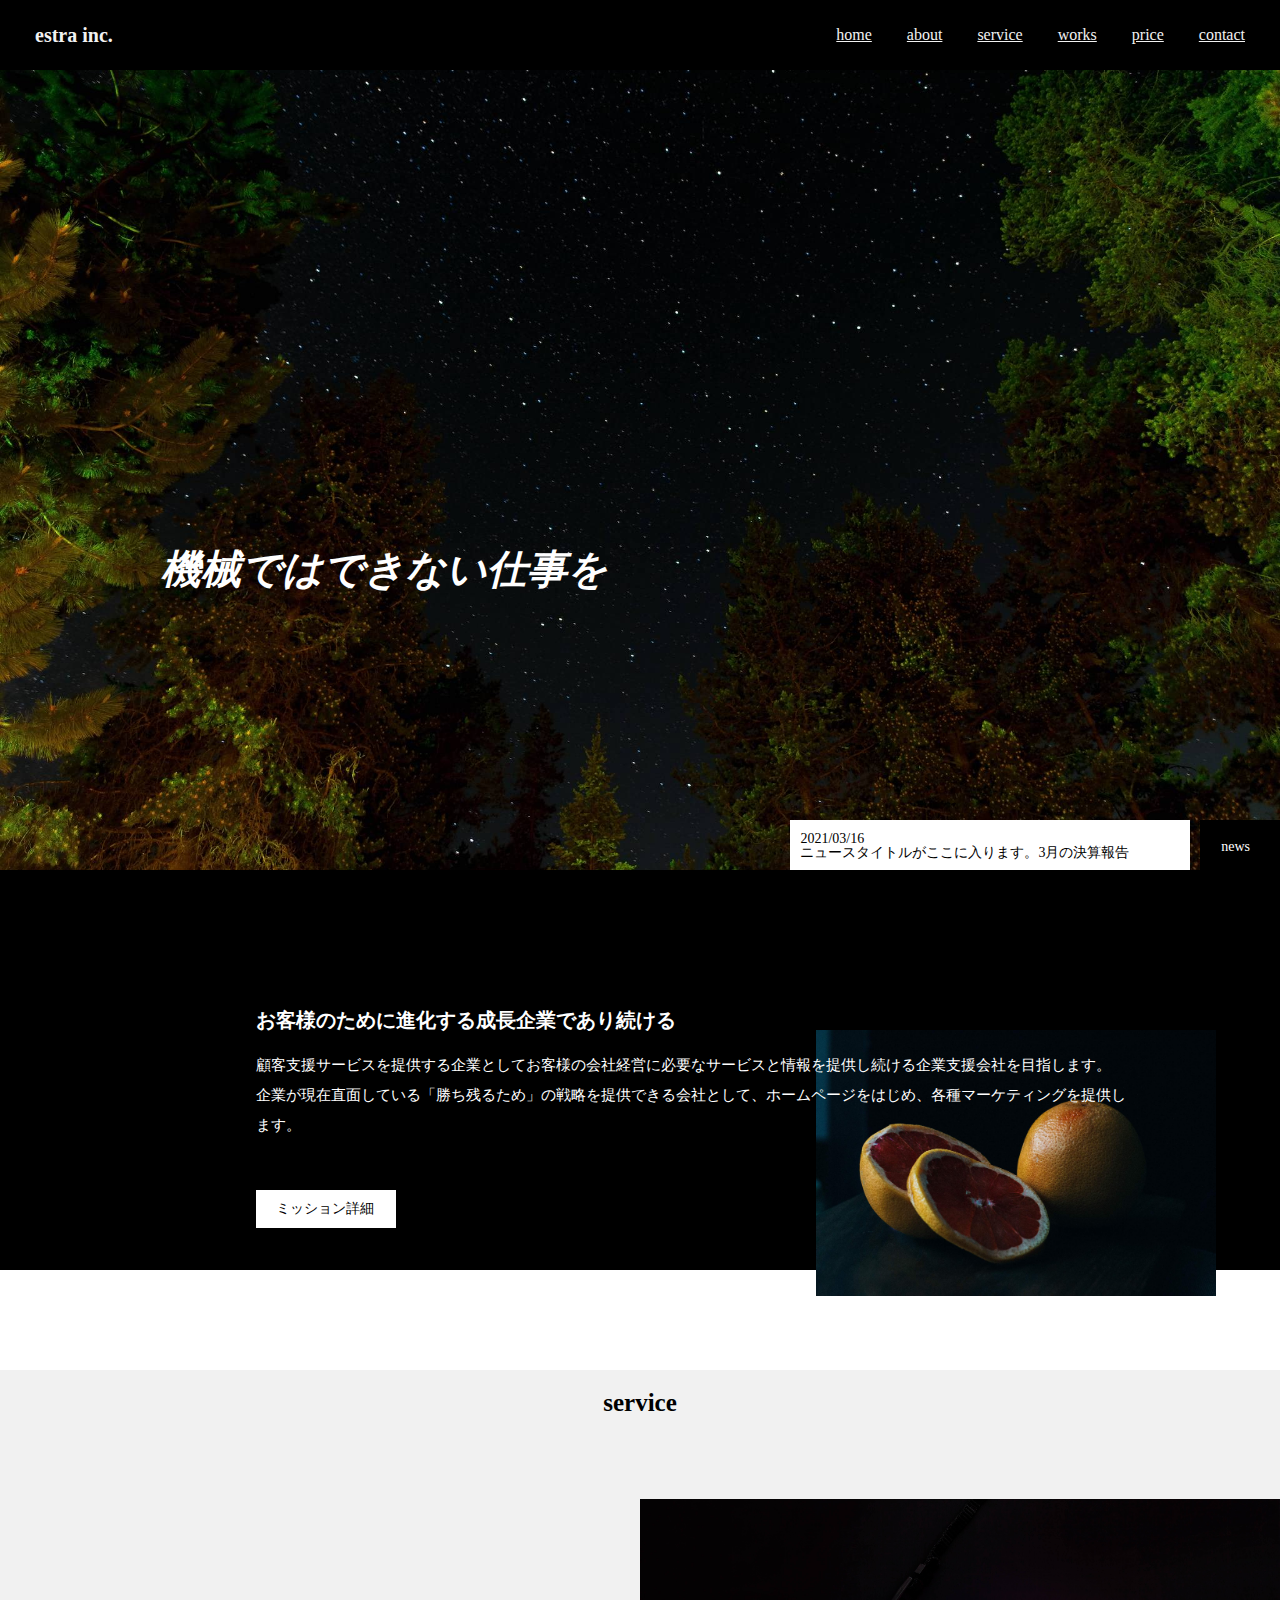
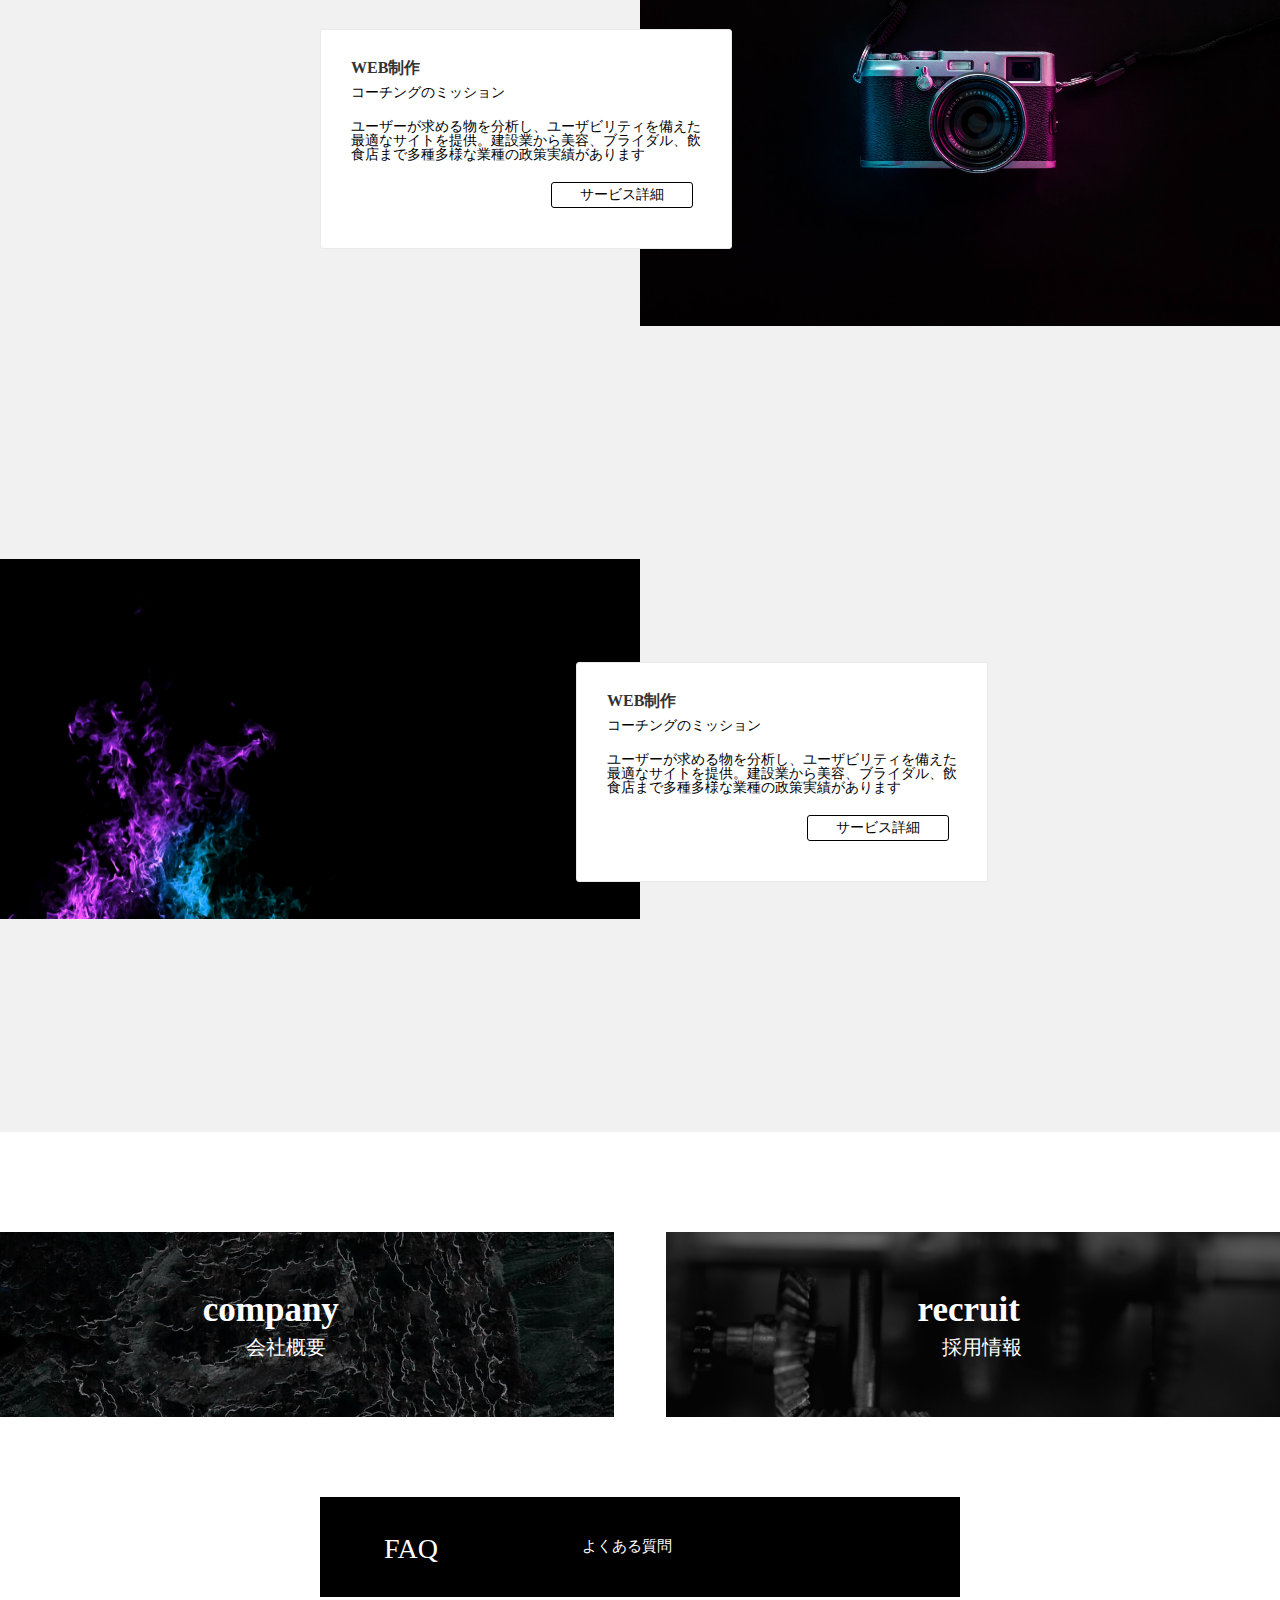
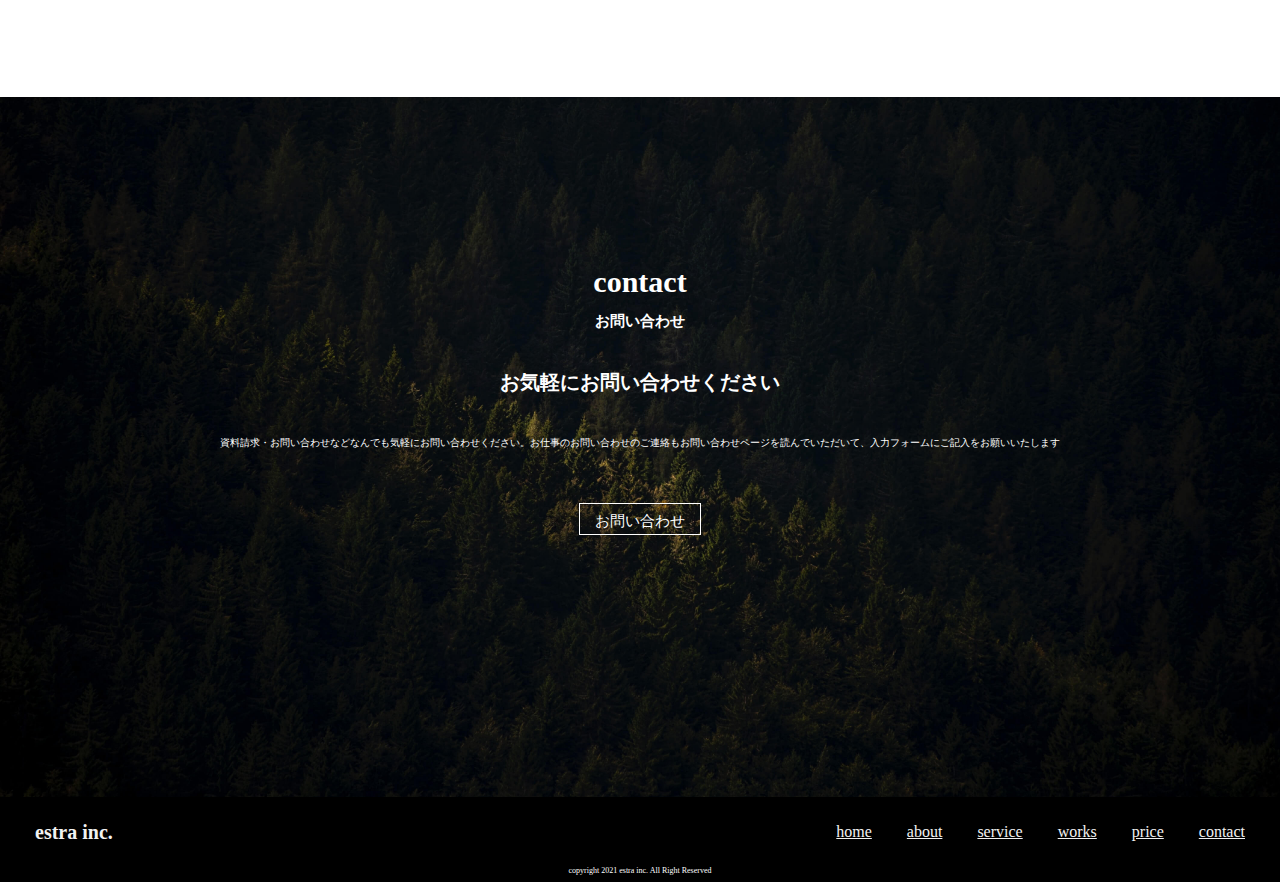
==== index.html @ 21c23e6d "演習課題ハンバーガー3" ====
<!DOCTYPE html>
<html lang="ja">

<head>
  <meta charset="UTF-8" />
  <meta name="viewport" content="width=device-width, initial-scale=1.0" />
  <title>COACHTECH_ensyu</title>
  <link rel="stylesheet" href="css\演習課題ハンバーガー.css" />
</head>

<body>
  <header class="header">
    <div class="header-wrap">
      <h1 class="header-logo">estra inc.</h1>
      <nav class="header-nav">
        <ul>
          <li><a href="#">home</a></li>
          <li><a href="#">about</a></li>
          <li><a href="#">service</a></li>
          <li><a href="#">works</a></li>
          <li><a href="#">price</a></li>
          <li><a href="#">contact</a></li>
        </ul>
      </nav>
    </div>
  </header>
  <main>
    <div id="eyecatch">
      <div class=copy>
        <p>機械ではできない仕事を</p>
      </div>
   
      <div class="f-box1"> 
        <div class="f-news1">
          <p>2021/03/16<br>
       ニュースタイトルがここに入ります。3月の決算報告</P>
        </div>
      </div>
      <div class="f-box2">
        <div class="f-news2">
         <P>news</P>
         </div>
      </div>  
   </div>

    <div id="about">
     <div class="about wrap">
      <div class="about-right">
        <img src="img/mission-img.jpg" alt="" width="100" height=auto></div>
      <div class="section-title">
        <h1>お客様のために進化する成長企業であり続ける</h1>
       <p>顧客支援サービスを提供する企業としてお客様の会社経営に必要なサービスと情報を提供し続ける企業支援会社を目指します。</p>
       <p>企業が現在直面している「勝ち残るため」の戦略を提供できる会社として、ホームページをはじめ、各種マーケティングを提供します。</p>
       <div class="mission"><P>ミッション詳細</P>
       </div>
       </div>
     </div>
  </div>
  <div id="service">
    <div class="section-title2">
      <h1>service</h1>
    </div>
    <div>
      <div class="service-right">
        <img src="img/service2.jpg" alt="" width="100" height="auto">
      </div>
    <div class="card1">
    <h2 class="title">WEB制作</h2>
    <p class="text1"> コーチングのミッション</p>
    <p class="text2"> ユーザーが求める物を分析し、ユーザビリティを備えた最適なサイトを提供。建設業から美容、ブライダル、飲食店まで多種多様な業種の政策実績があります</p>
    <a class="link" href="http://estra.jp">サービス詳細</a>
    </div>
    <div class="service-left">
      <img src="img/service1.jpg" alt="" width="100
        " height="auto">
    </div>
    <div class="card2">
    <h2 class="title2">WEB制作</h2>
    <p class="text3"> コーチングのミッション</p>
    <p class="text4"> ユーザーが求める物を分析し、ユーザビリティを備えた最適なサイトを提供。建設業から美容、ブライダル、飲食店まで多種多様な業種の政策実績があります</p>
    <a class="link" href="http://estra.jp">サービス詳細</a>
  </div> 
</div>

<div id="company" class="company-area">
 <div class="company-recruit">
  <div class= "company1">
    <h2>company</h2>
    <p>会社概要</p>
 </div>

 <div class="recruit2">
    <h2>recruit</h2>
    <p>採用情報</p>
 </div>
</div>
</div>


</div>

<div id="FAQ">
  <div class="FAQ1">
    <p>FAQ</p>  
    </div>
  <div class="FAQ2">
    <p>よくある質問</p>
  </div>
</div>

<div id="contact">
  <div class=phrase>
    
    <h3>contact</h3>
     <h2>お問い合わせ</h2>
      <h1>お気軽にお問い合わせください</h1>
     <p>資料請求・お問い合わせなどなんでも気軽にお問い合わせください。お仕事のお問い合わせのご連絡もお問い合わせページを読んでいただいて、入力フォームにご記入をお願いいたします</p>
    <div class="border-toiawase">
      <p>お問い合わせ</p></div>

  </div>
</div>

</main>
  <header class="footer">
    <div class="footer-wrap">
      <h1 class="footer-logo">estra inc.</h1>
      <nav class="footer-nav">
        <ul>
          <li><a href="#">home</a></li>
          <li><a href="#">about</a></li>
          <li><a href="#">service</a></li>
          <li><a href="#">works</a></li>
          <li><a href="#">price</a></li>
          <li><a href="#">contact</a></li>
        </ul>
        </nav>
        </div>
        <div class="copyright">
        <p>copyright 2021 estra inc. All Right Reserved</p>
        </div>
      
      
    </div>
    </footer>
</body>

</html>
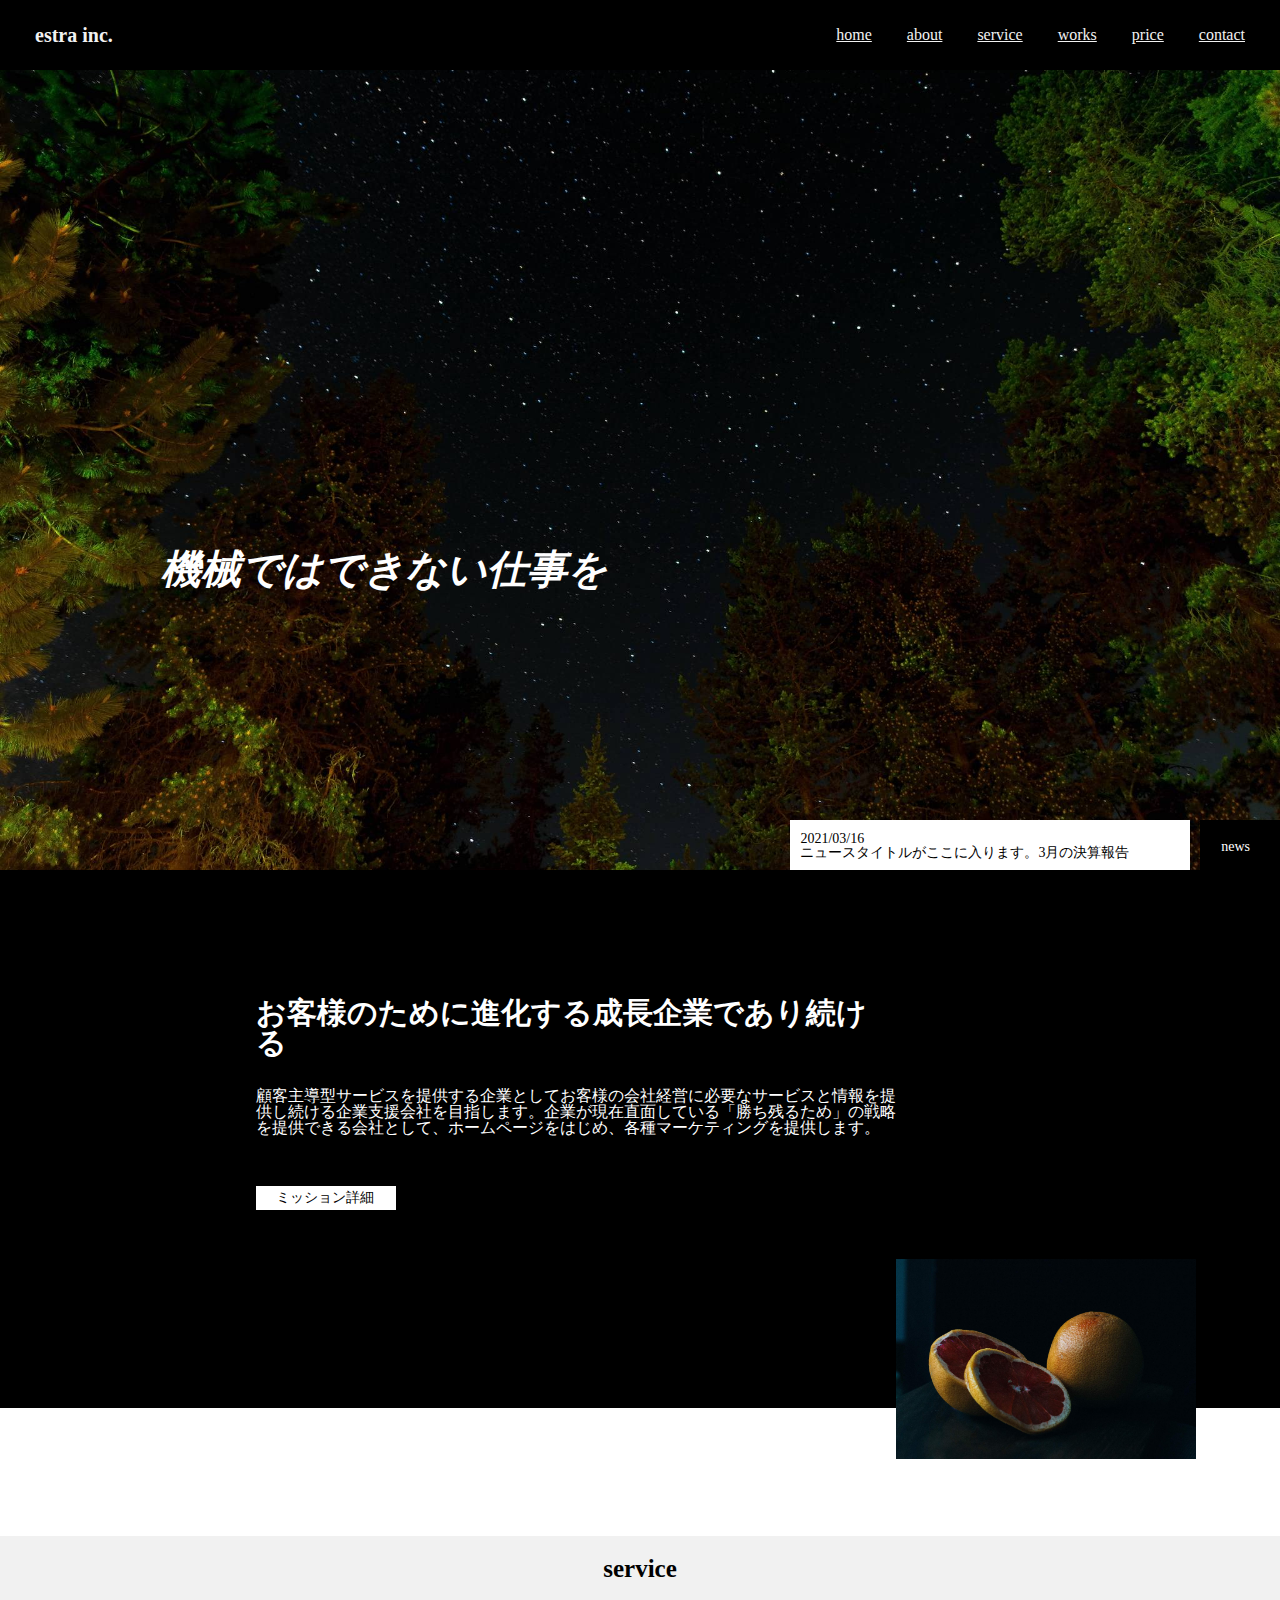
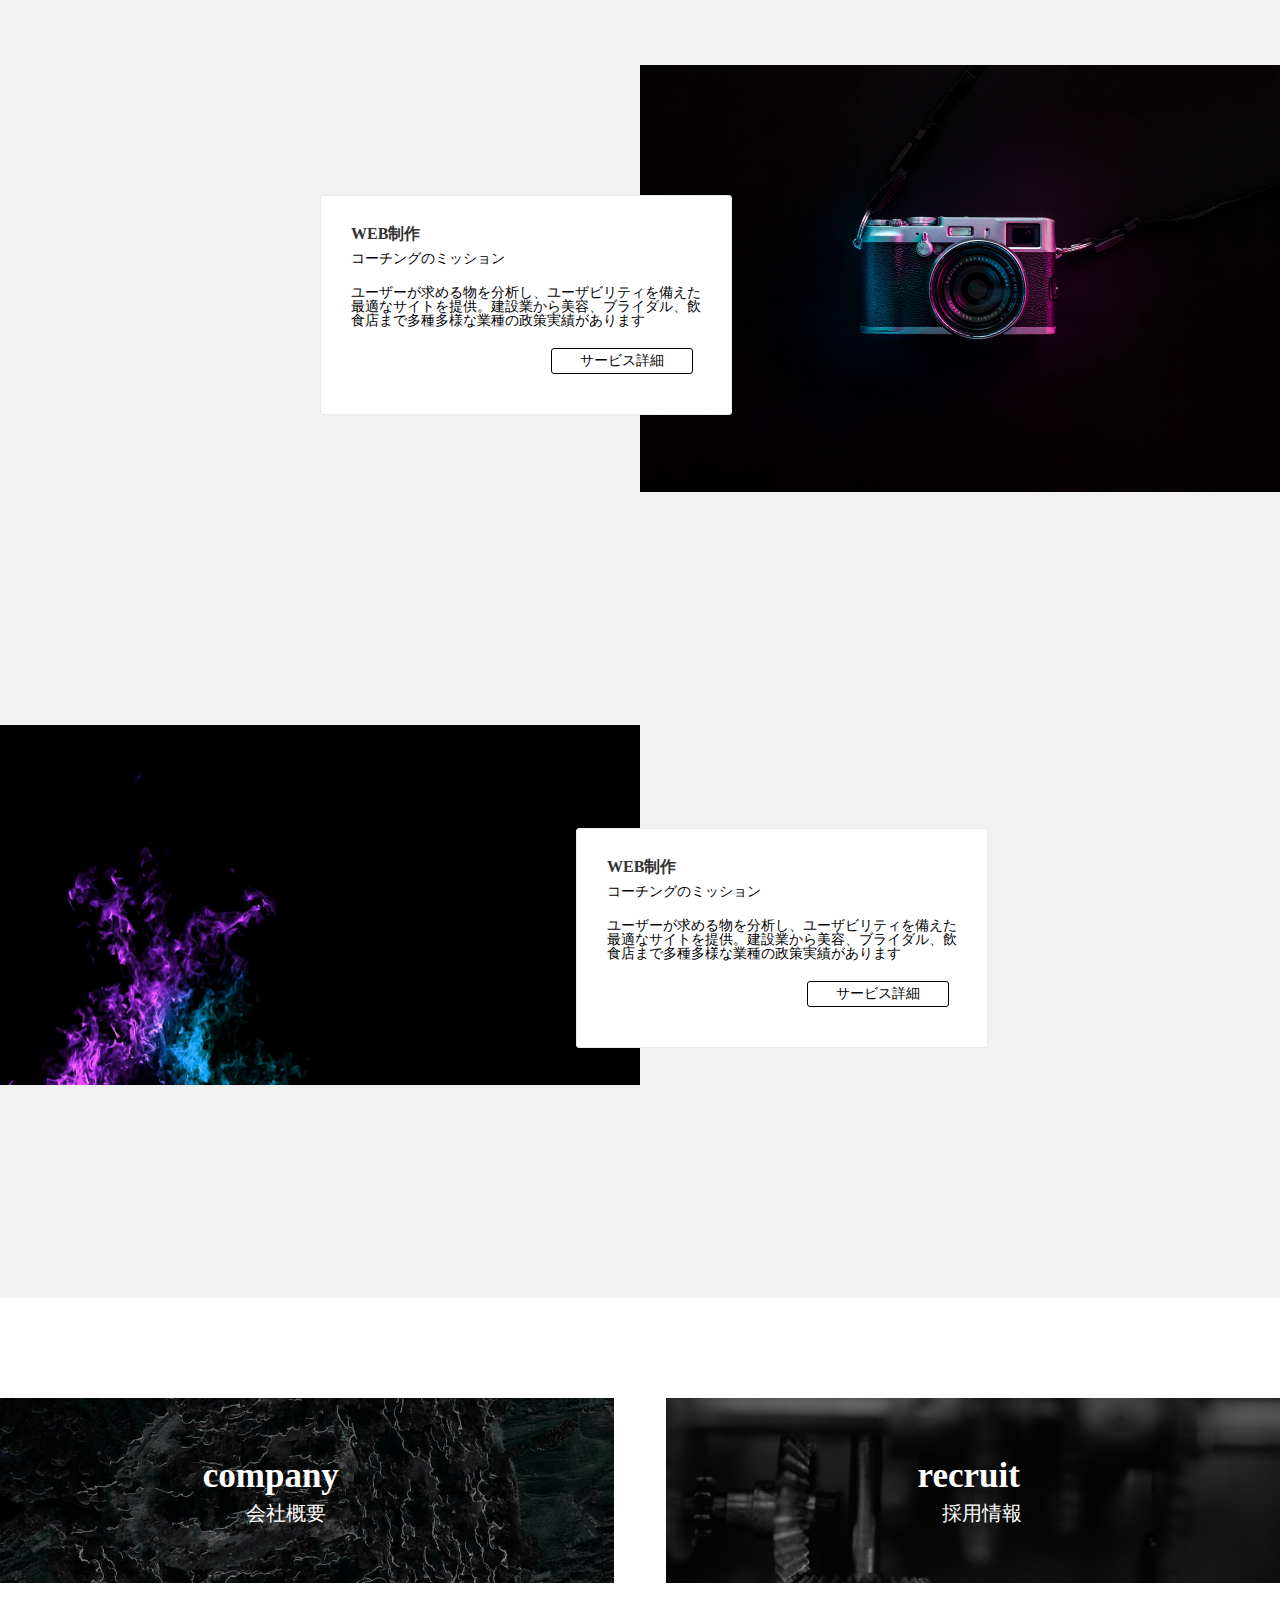
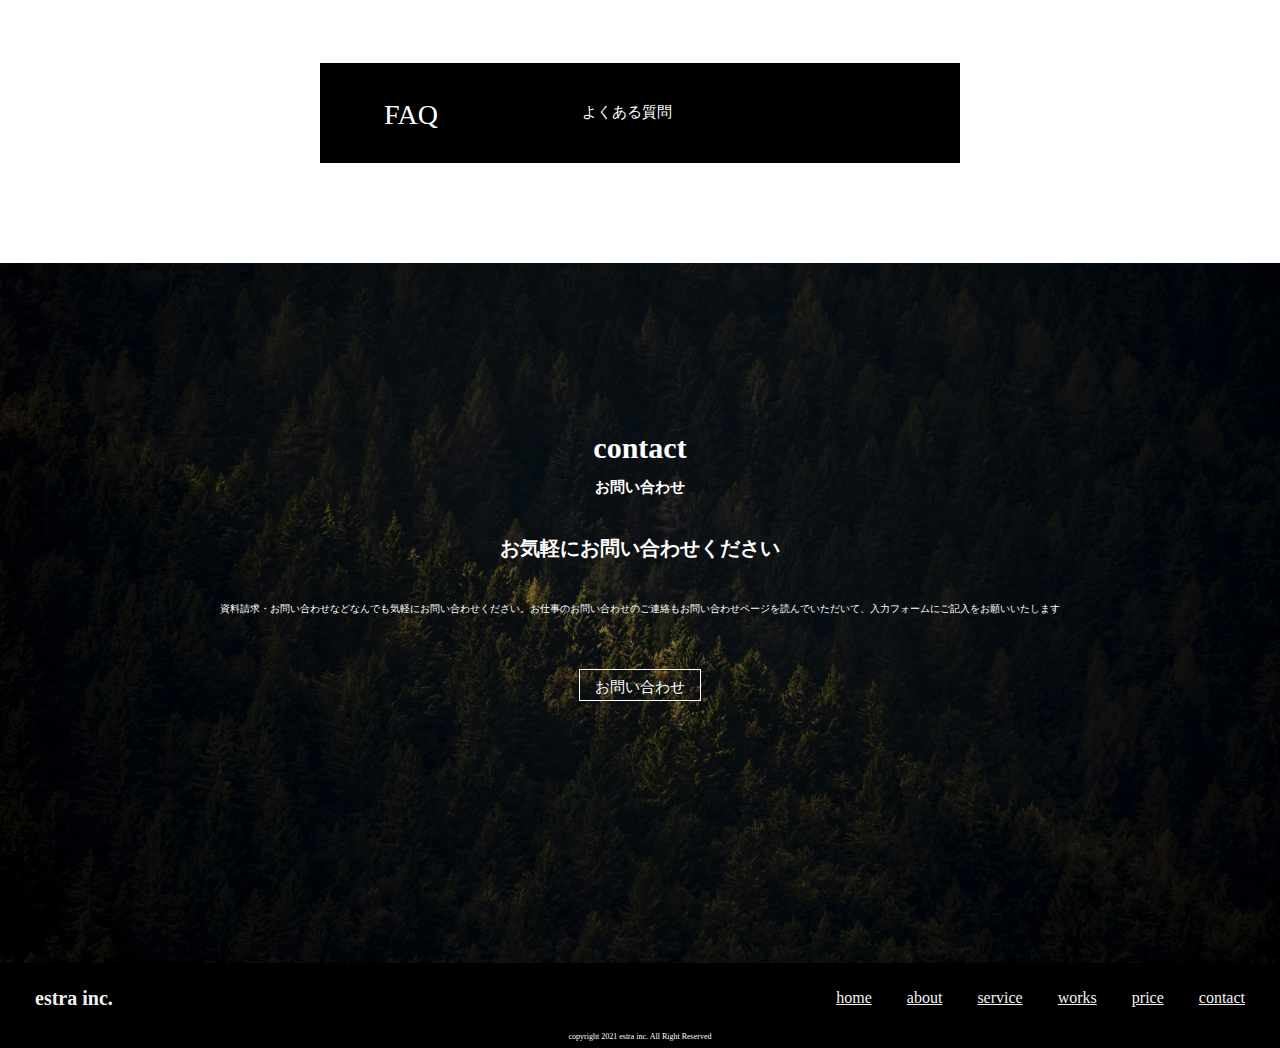
==== commit f73f72ec: "about と　recruit" ====
--- a/index.html
+++ b/index.html
@@ -23,6 +23,11 @@
         </ul>
       </nav>
     </div>
+    <div id="hamburger">
+      <span></span>
+      <span></span>
+      <span></span>
+    </div>
   </header>
   <main>
     <div id="eyecatch">
@@ -43,17 +48,17 @@
       </div>  
    </div>
 
-    <div id="about">
-     <div class="about wrap">
-      <div class="about-right">
-        <img src="img/mission-img.jpg" alt="" width="100" height=auto></div>
-      <div class="section-title">
-        <h1>お客様のために進化する成長企業であり続ける</h1>
-       <p>顧客支援サービスを提供する企業としてお客様の会社経営に必要なサービスと情報を提供し続ける企業支援会社を目指します。</p>
-       <p>企業が現在直面している「勝ち残るため」の戦略を提供できる会社として、ホームページをはじめ、各種マーケティングを提供します。</p>
+    <div class="about">
+    <div class="about-content">
+     
+      <h2 class="section-title">
+        お客様のために進化する成長企業であり続ける</h2>
+       <p class="section-text">顧客主導型サービスを提供する企業としてお客様の会社経営に必要なサービスと情報を提供し続ける企業支援会社を目指します。企業が現在直面している「勝ち残るため」の戦略を提供できる会社として、ホームページをはじめ、各種マーケティングを提供します。</p>
        <div class="mission"><P>ミッション詳細</P>
-       </div>
-       </div>
+      </div>
+        <div class="about-right-img">
+          <img src="img/mission-img.jpg" alt="" width="300">
+        </div>
      </div>
   </div>
   <div id="service">
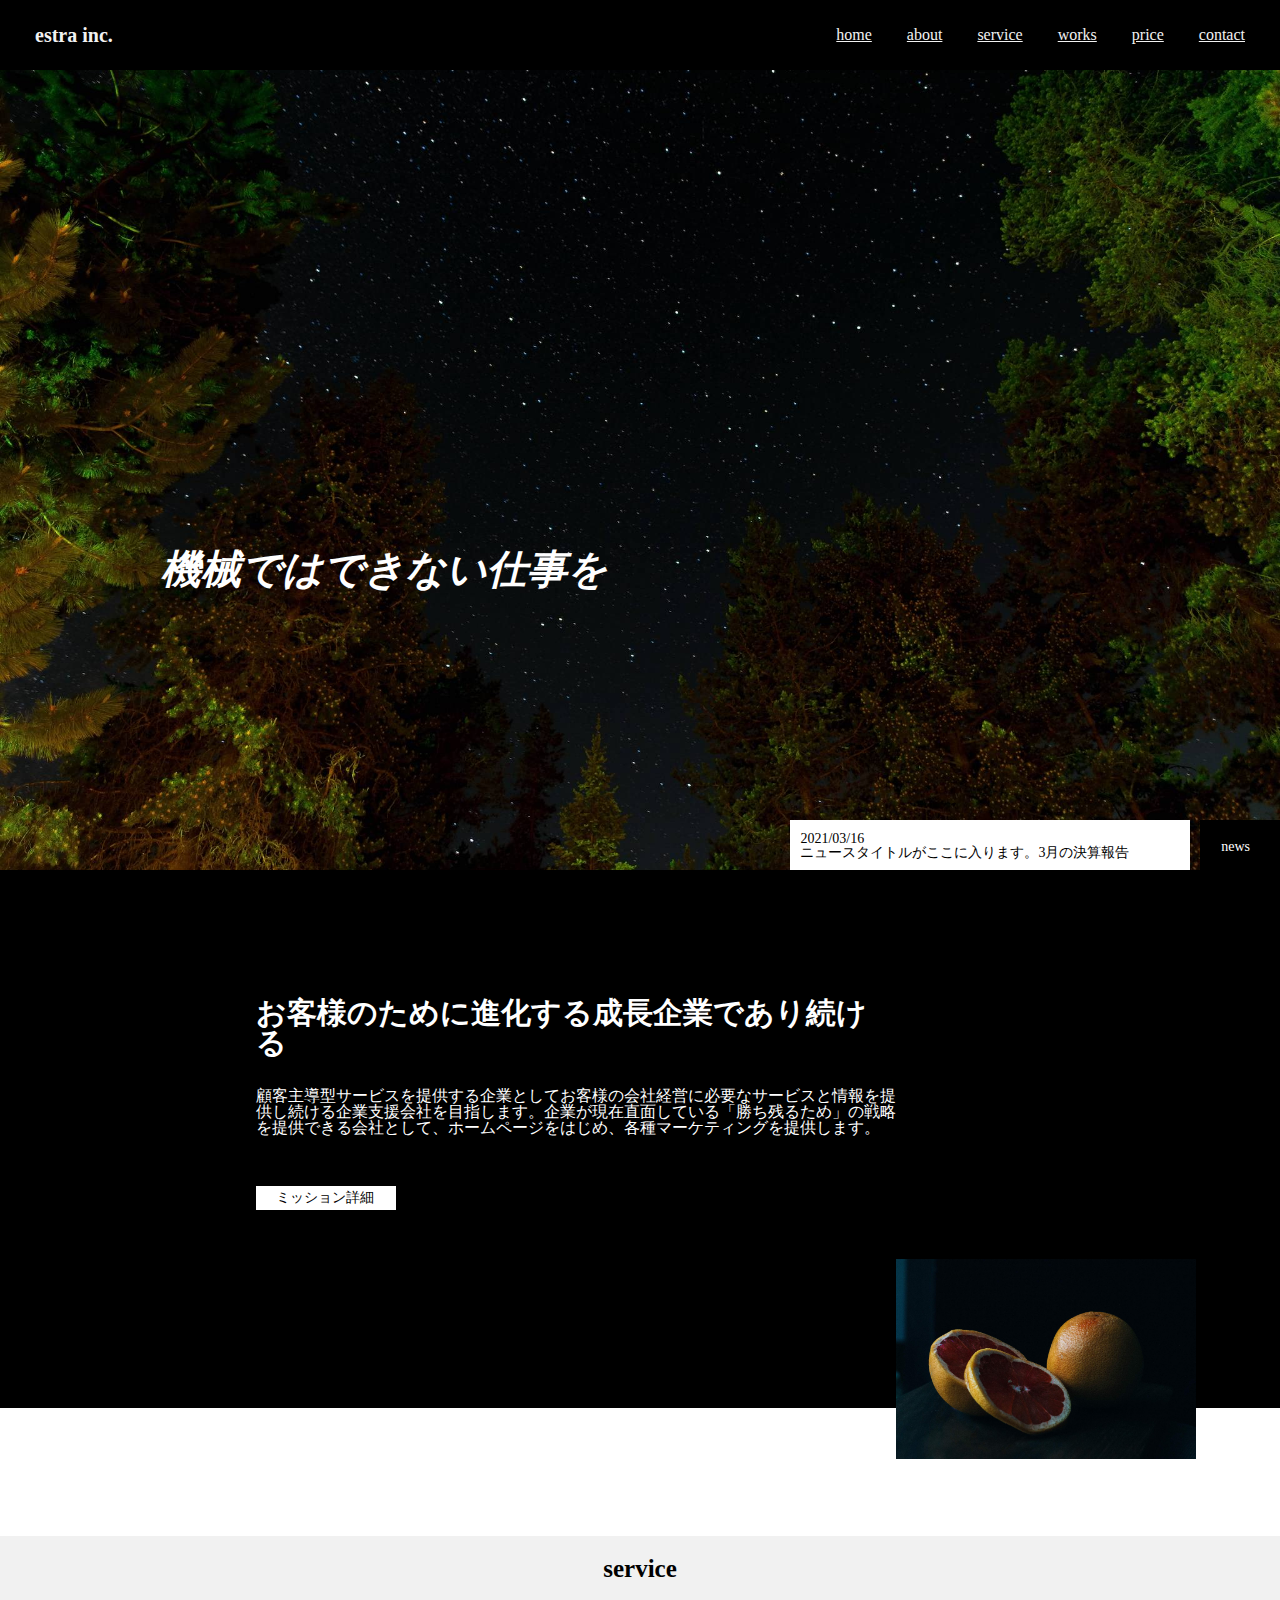
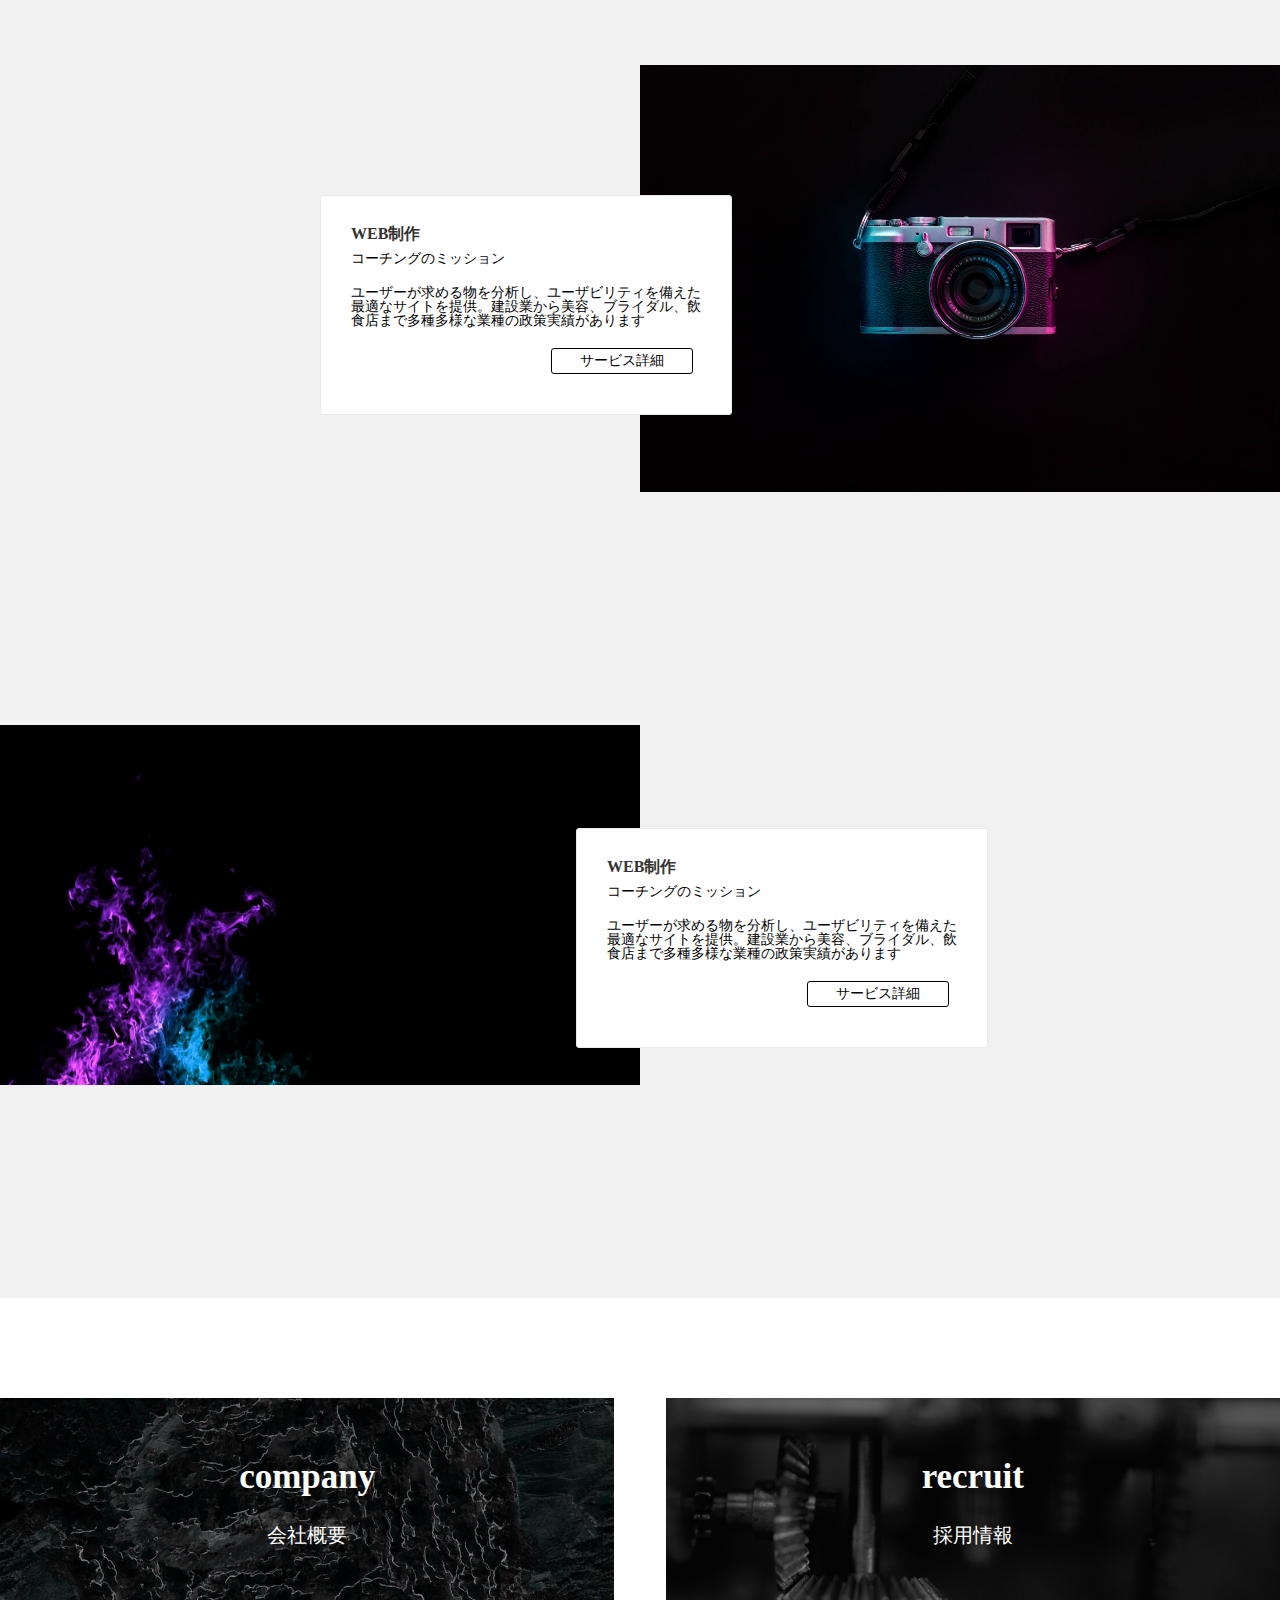
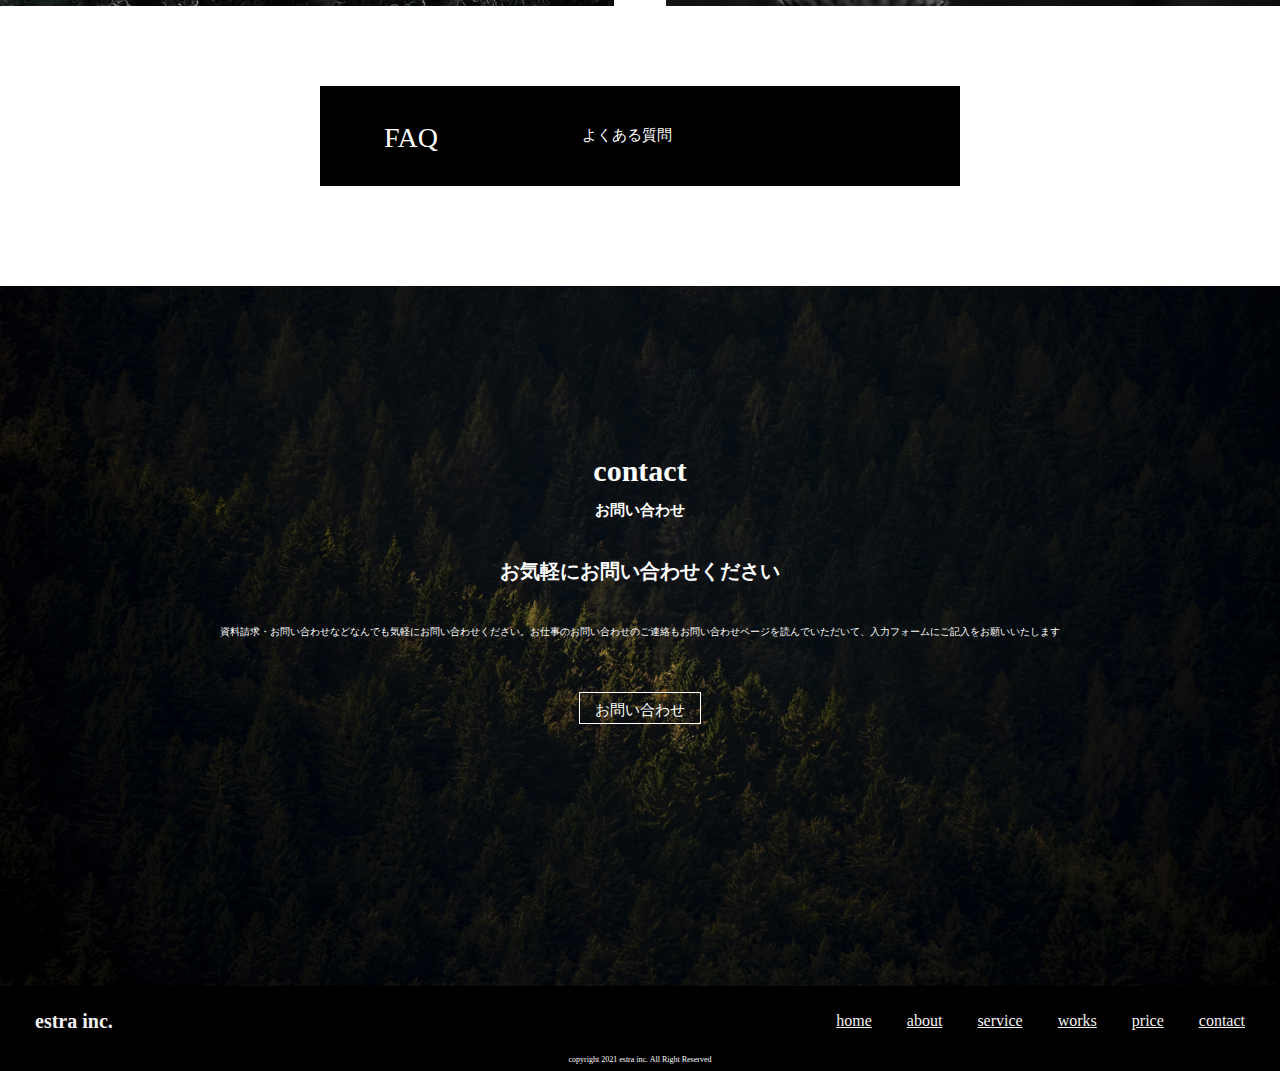
==== commit a0062b96: "company-recruitセンター寄せOK,グレープフルーツ不可" ====
--- a/index.html
+++ b/index.html
@@ -48,19 +48,22 @@
       </div>  
    </div>
 
-    <div class="about">
+  <div class="about">
     <div class="about-content">
-     
       <h2 class="section-title">
         お客様のために進化する成長企業であり続ける</h2>
-       <p class="section-text">顧客主導型サービスを提供する企業としてお客様の会社経営に必要なサービスと情報を提供し続ける企業支援会社を目指します。企業が現在直面している「勝ち残るため」の戦略を提供できる会社として、ホームページをはじめ、各種マーケティングを提供します。</p>
-       <div class="mission"><P>ミッション詳細</P>
+      <p class="section-text">
+        顧客主導型サービスを提供する企業としてお客様の会社経営に必要なサービスと情報を提供し続ける企業支援会社を目指します。企業が現在直面している「勝ち残るため」の戦略を提供できる会社として、ホームページをはじめ、各種マーケティングを提供します。
+      </p>
+      <div class="mission">
+        <P>ミッション詳細</P>
       </div>
-        <div class="about-right-img">
-          <img src="img/mission-img.jpg" alt="" width="300">
-        </div>
-     </div>
+      <div class="about-right-img">
+        <img src="img/mission-img.jpg" alt="" width="300">
+      </div>
+    </div>
   </div>
+
   <div id="service">
     <div class="section-title2">
       <h1>service</h1>
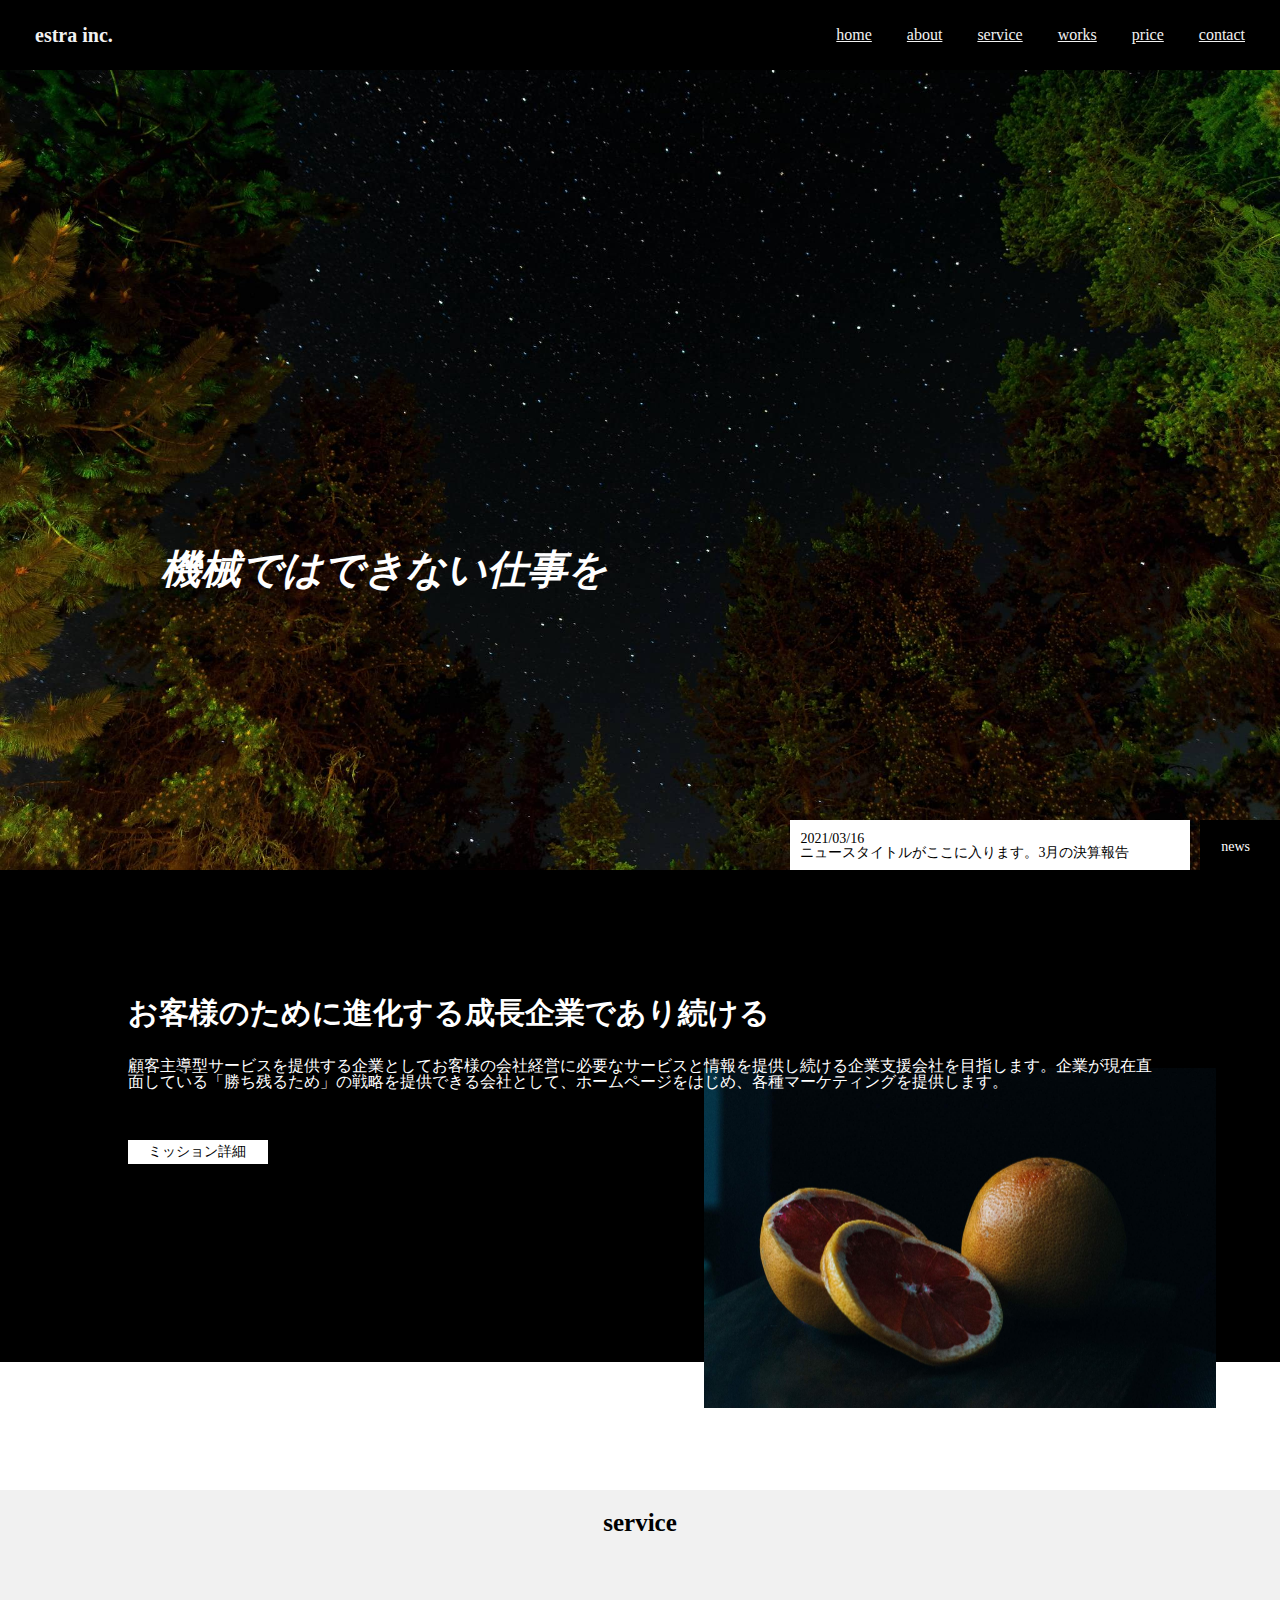
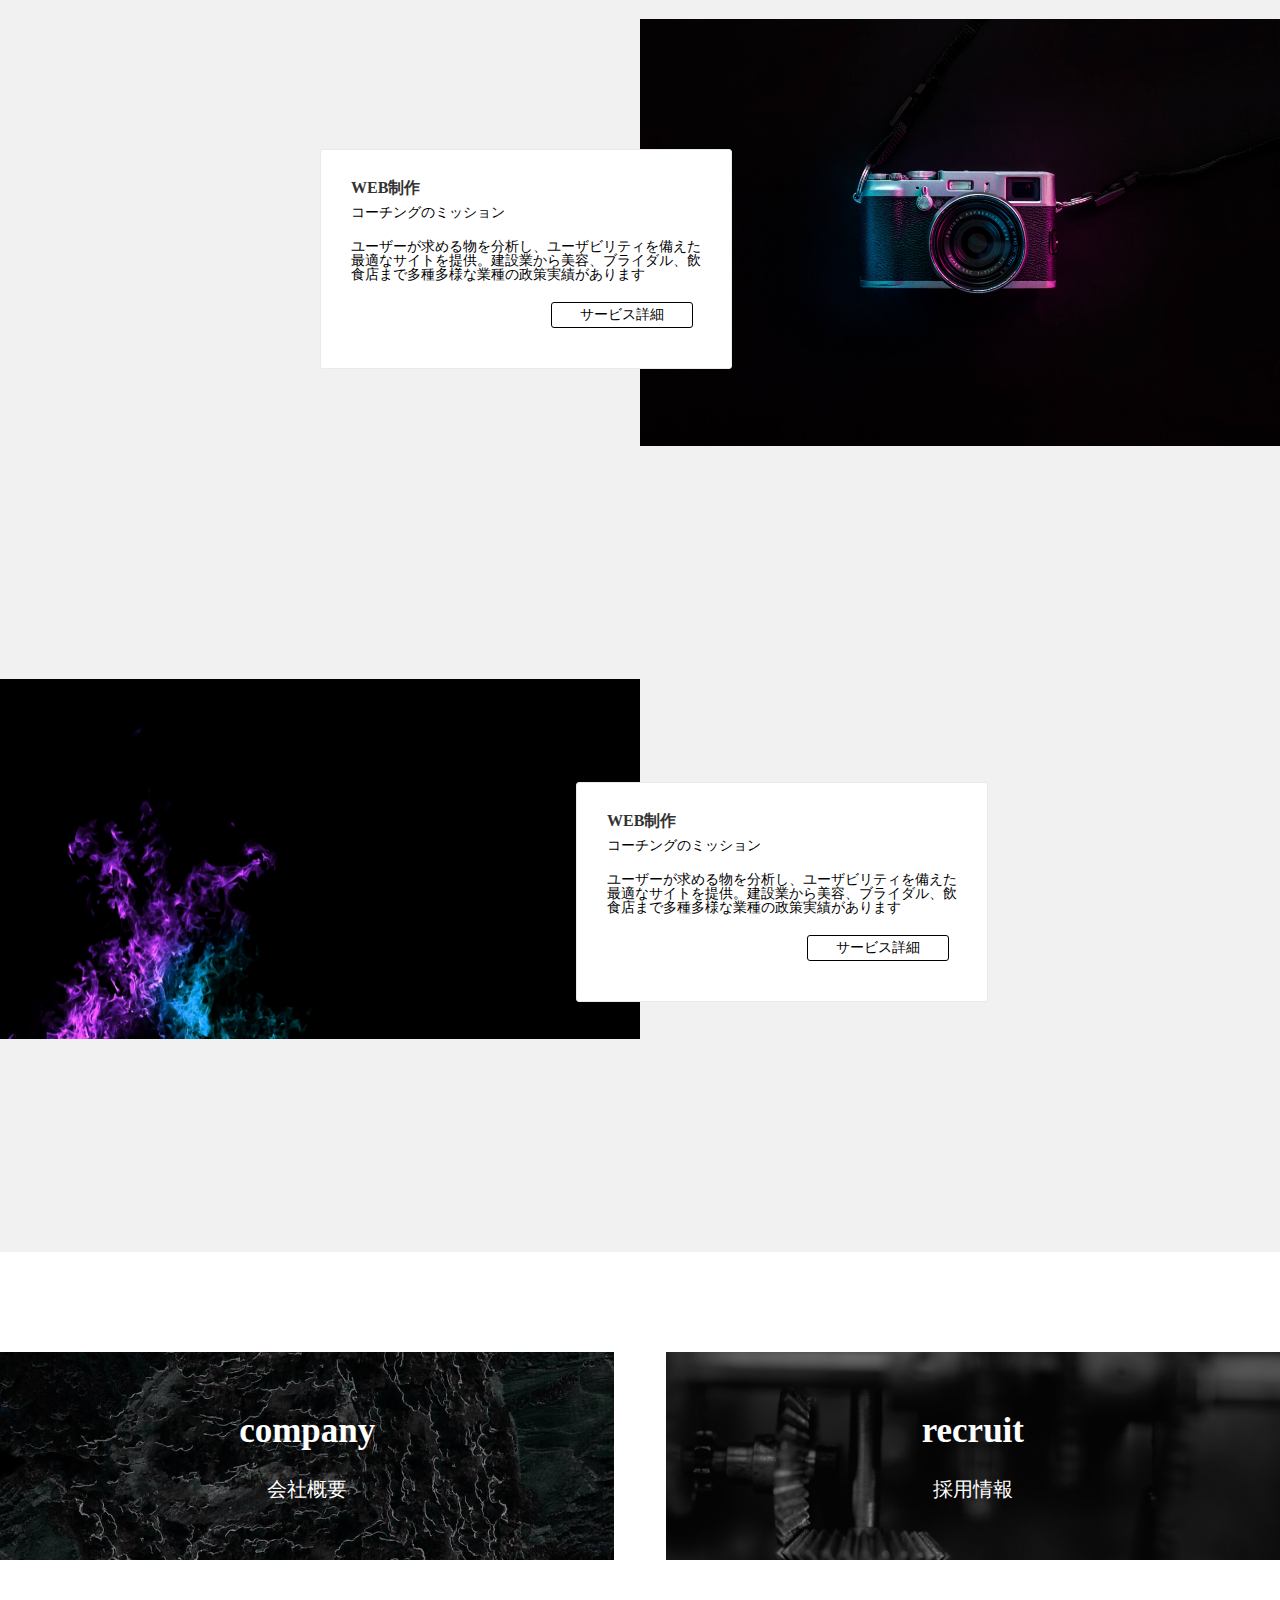
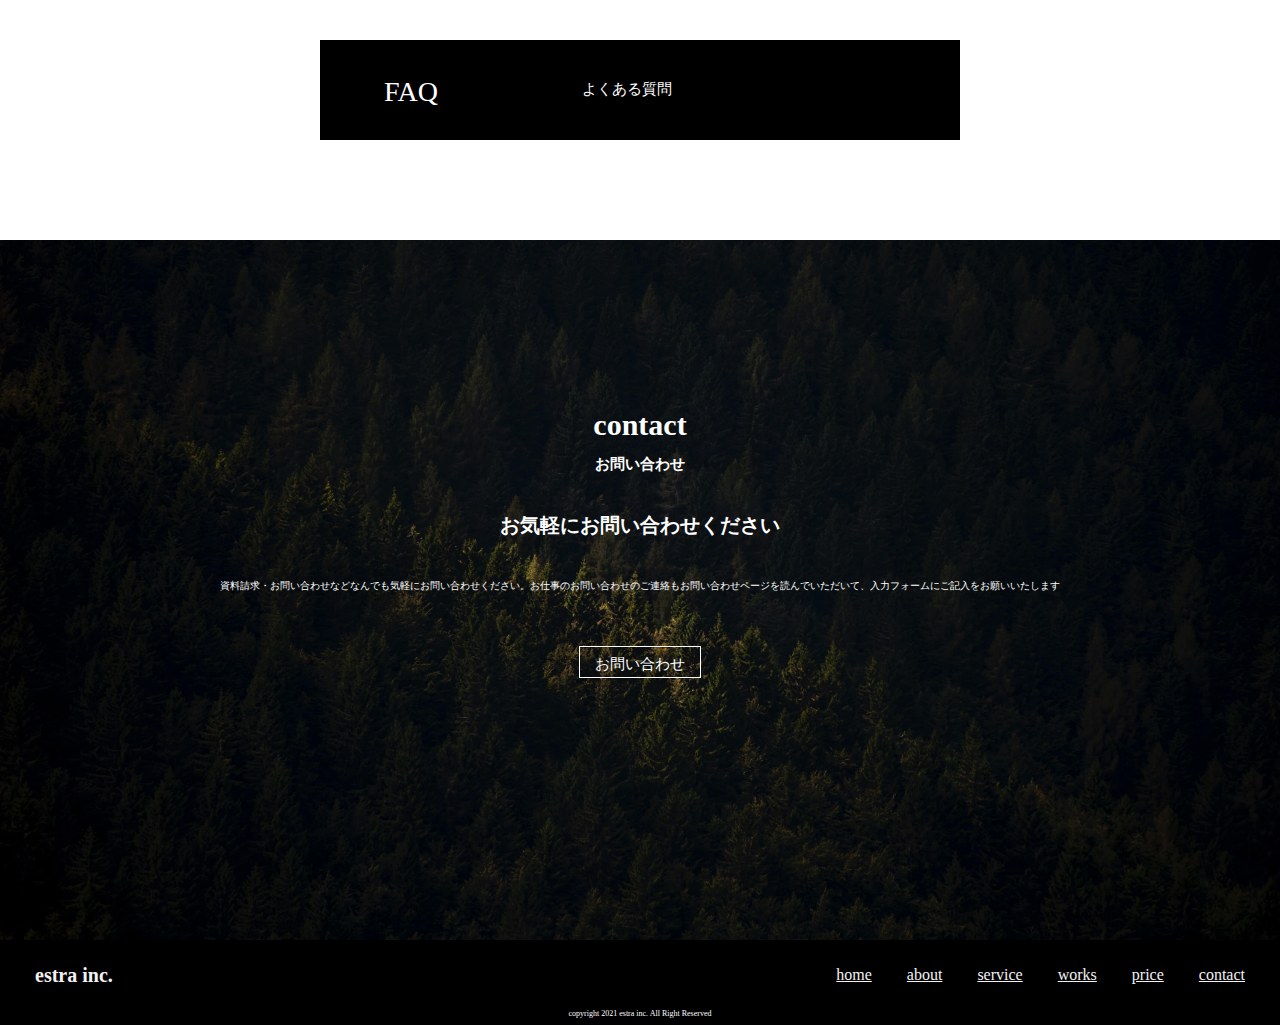
==== commit 91b264f9: "グレープフルーツOK・news折り返し、margin調整" ====
--- a/index.html
+++ b/index.html
@@ -59,7 +59,7 @@
         <P>ミッション詳細</P>
       </div>
       <div class="about-right-img">
-        <img src="img/mission-img.jpg" alt="" width="300">
+        <img src="img/mission-img.jpg" alt="" width="100%">
       </div>
     </div>
   </div>
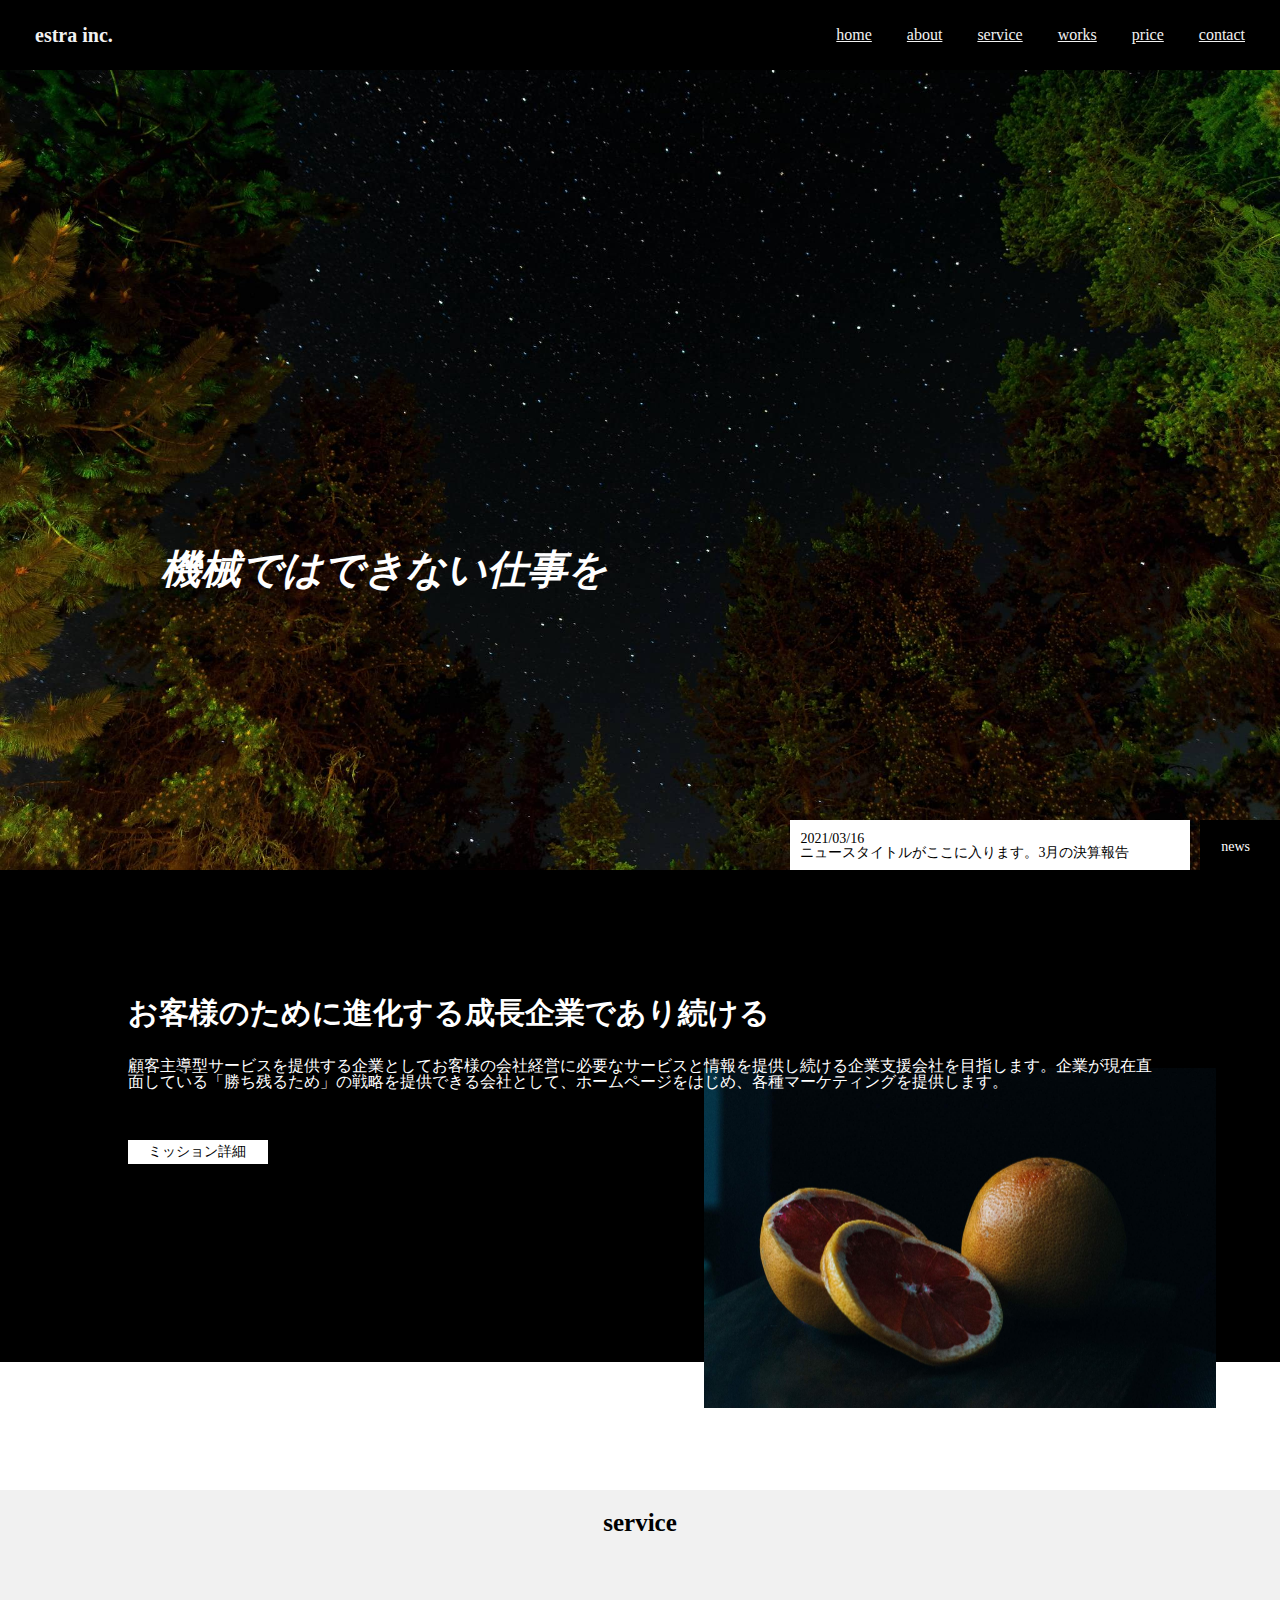
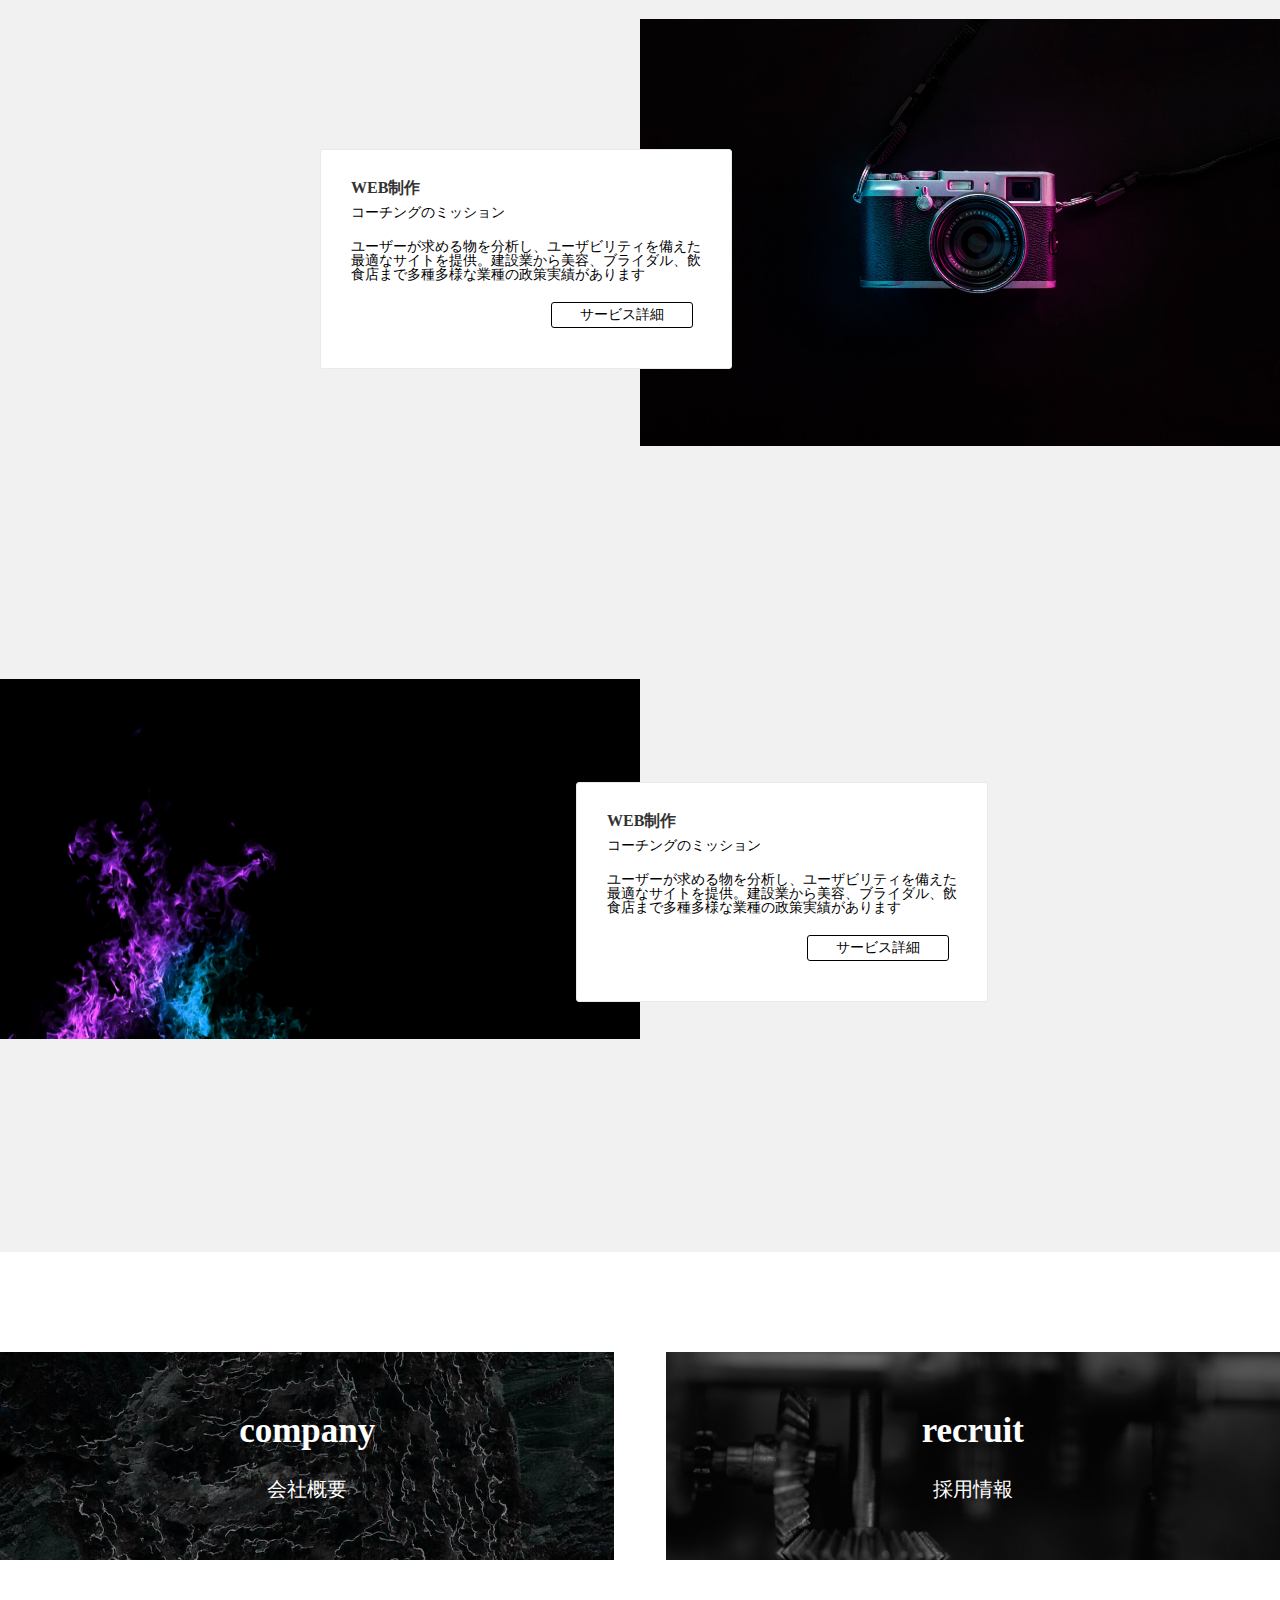
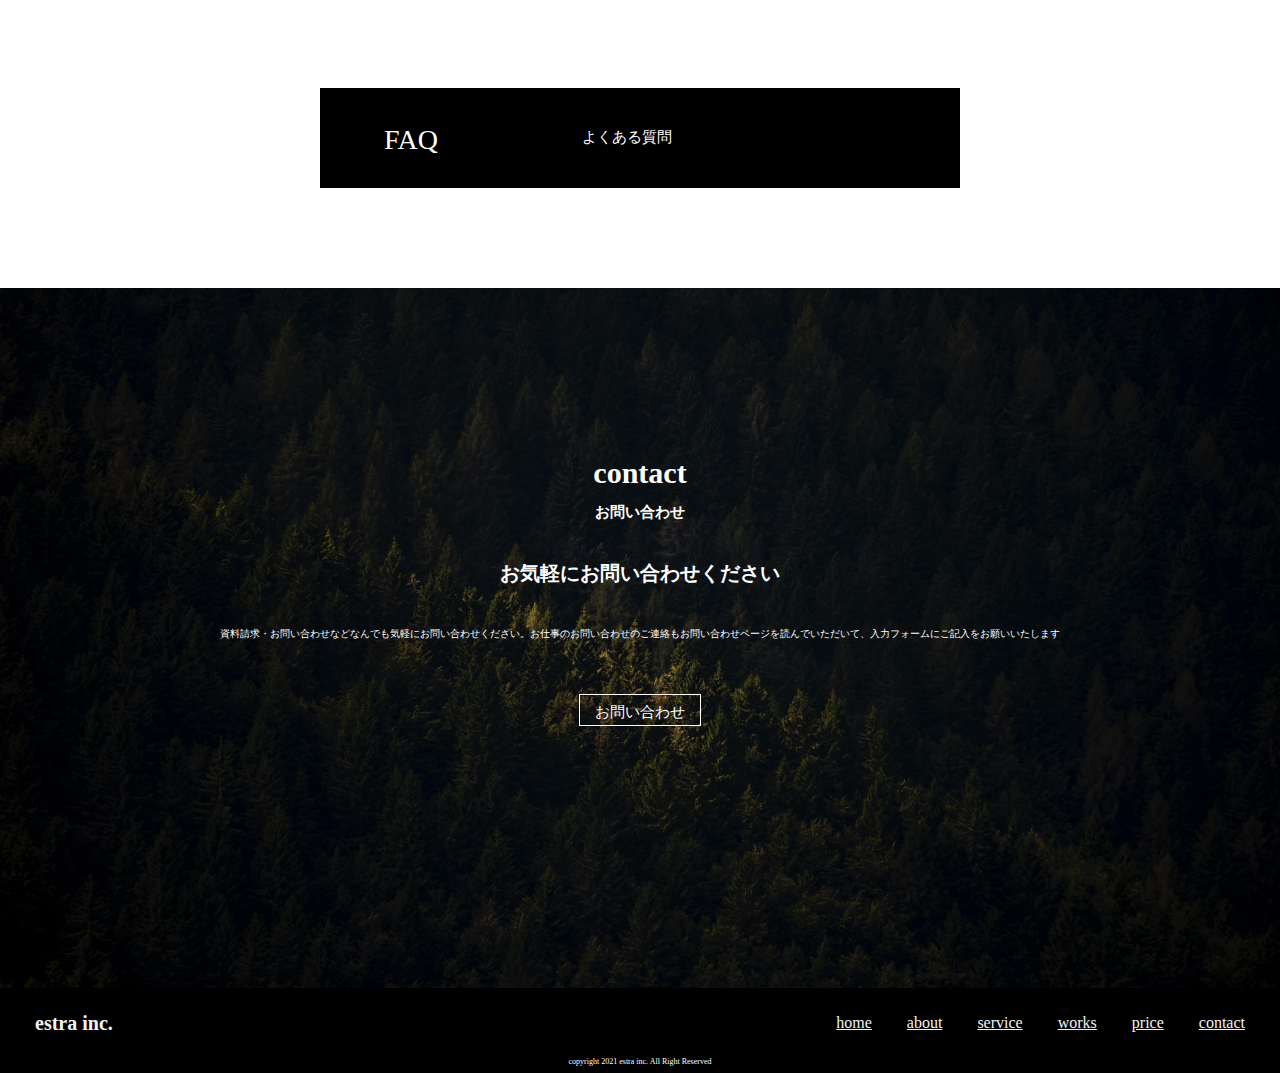
==== commit 7a33459c: "news調整" ====
--- a/index.html
+++ b/index.html
@@ -34,7 +34,7 @@
       <div class=copy>
         <p>機械ではできない仕事を</p>
       </div>
-   
+      <div class="news">
       <div class="f-box1"> 
         <div class="f-news1">
           <p>2021/03/16<br>
@@ -45,7 +45,8 @@
         <div class="f-news2">
          <P>news</P>
          </div>
-      </div>  
+      </div>
+      </div>
    </div>
 
   <div class="about">
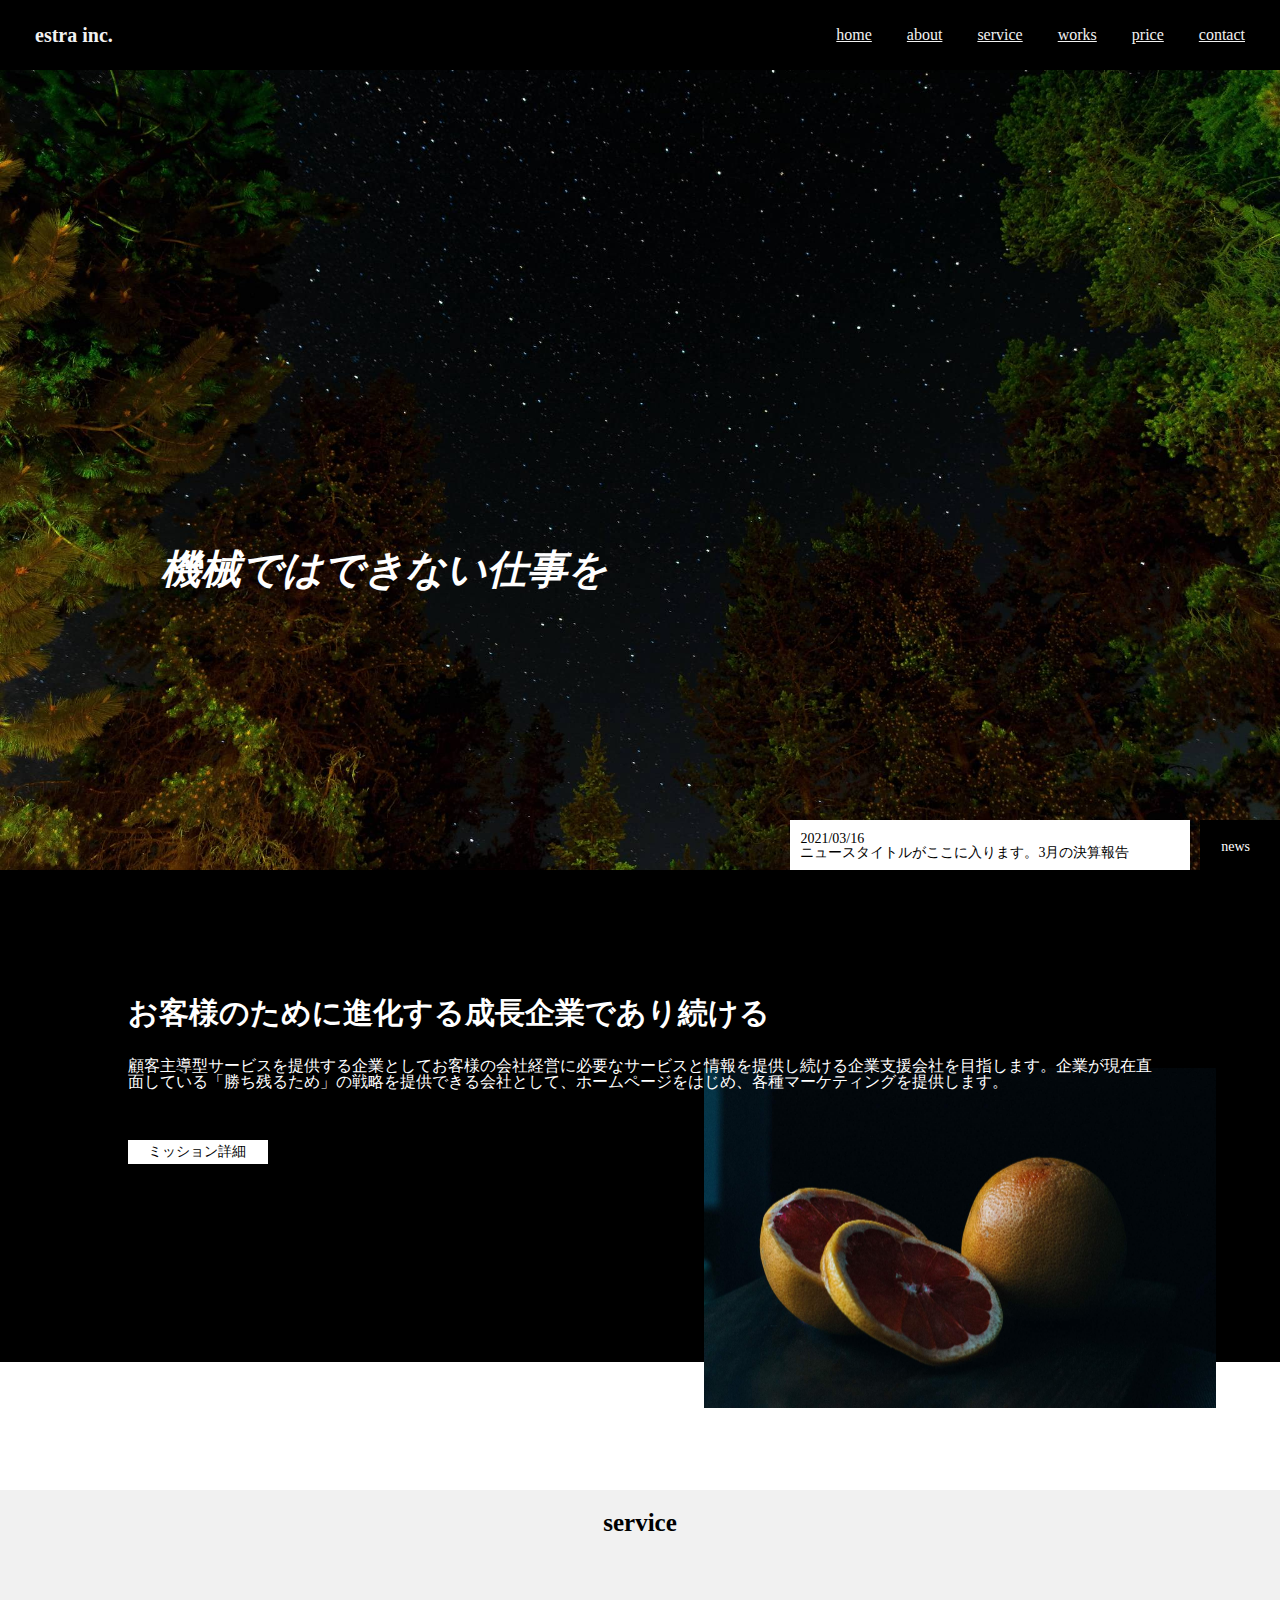
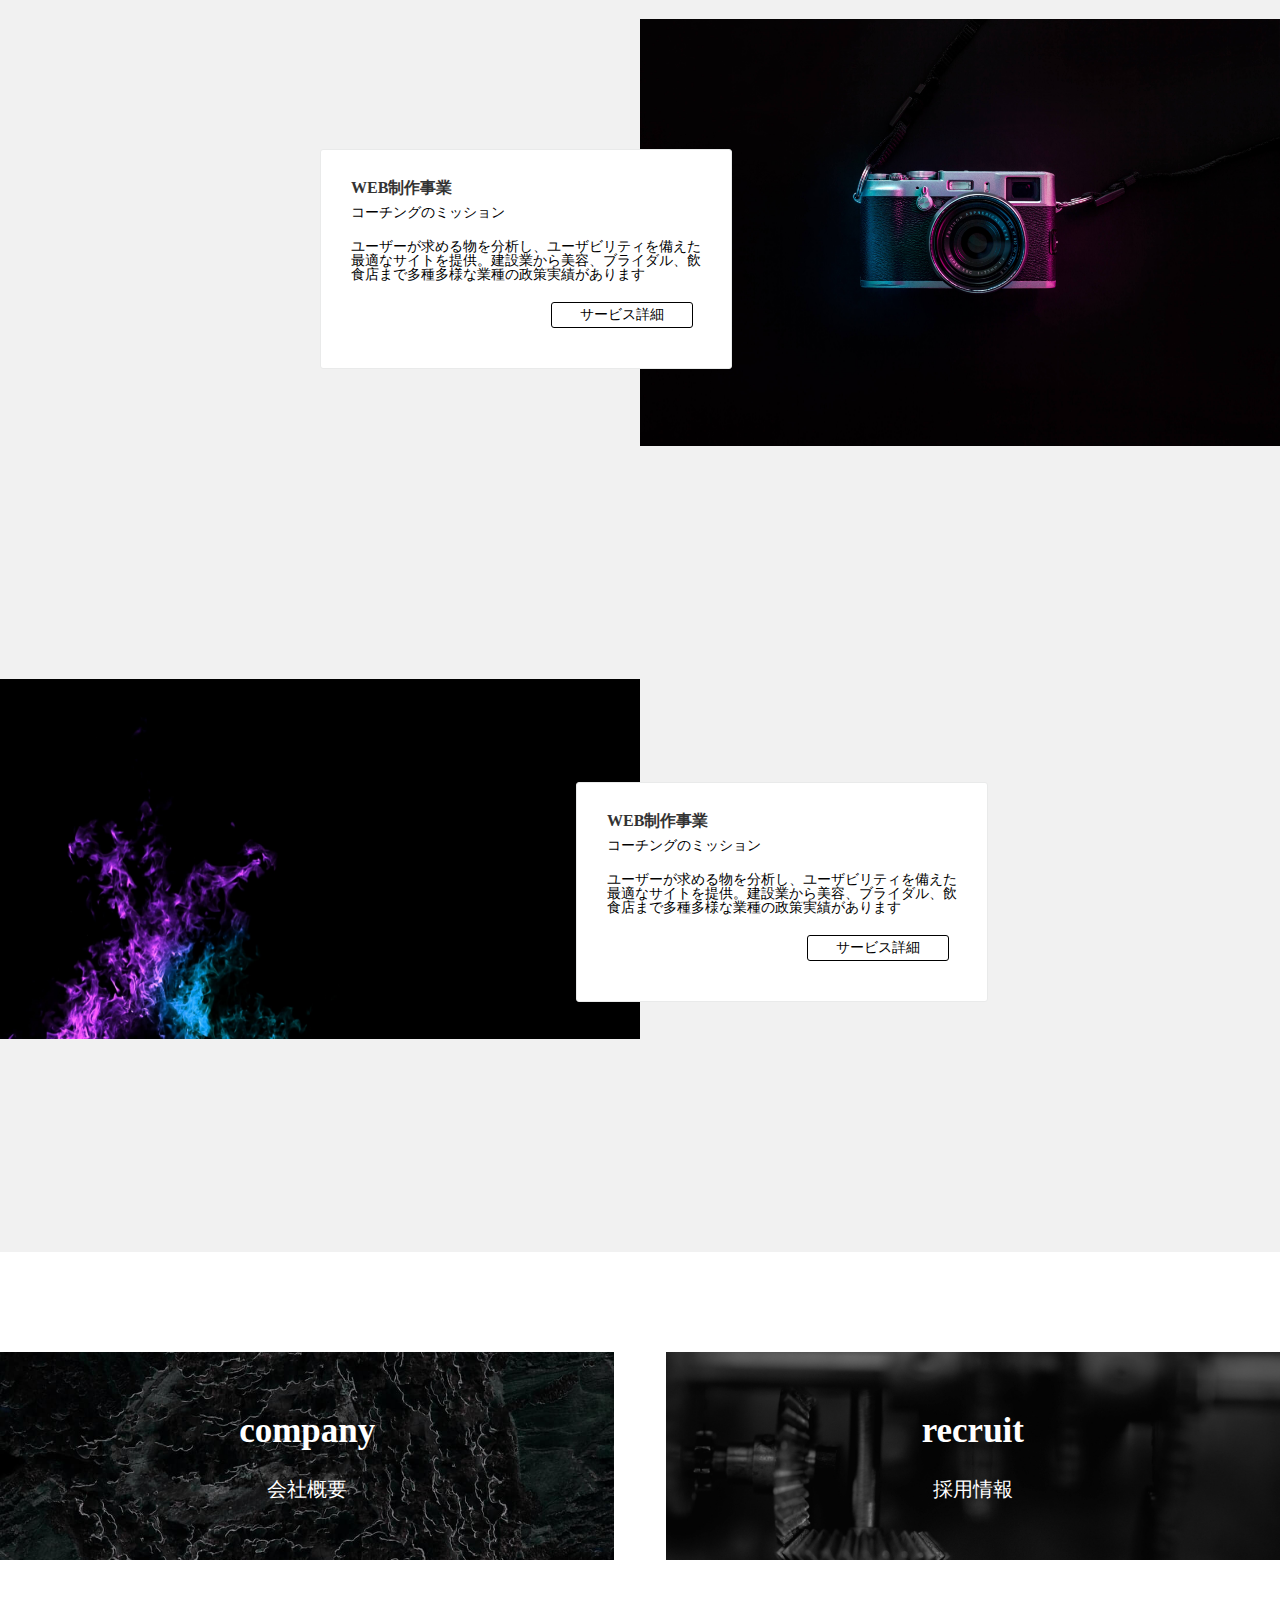
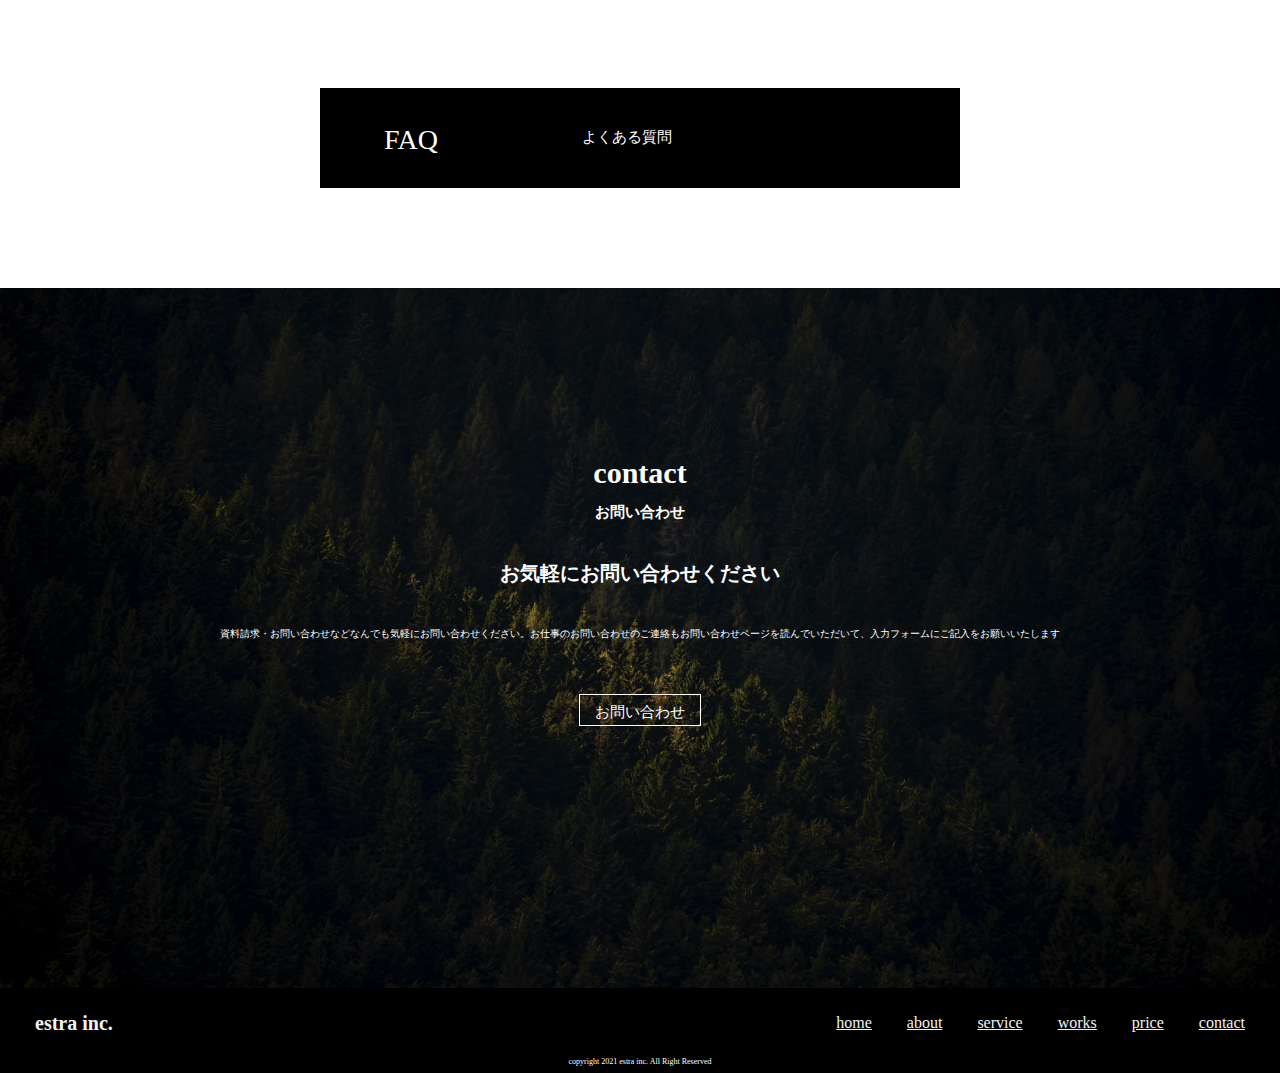
==== commit 34ef0960: "card1.2とcompany-recruit修正" ====
--- a/index.html
+++ b/index.html
@@ -74,7 +74,7 @@
         <img src="img/service2.jpg" alt="" width="100" height="auto">
       </div>
     <div class="card1">
-    <h2 class="title">WEB制作</h2>
+    <h2 class="title">WEB制作事業</h2>
     <p class="text1"> コーチングのミッション</p>
     <p class="text2"> ユーザーが求める物を分析し、ユーザビリティを備えた最適なサイトを提供。建設業から美容、ブライダル、飲食店まで多種多様な業種の政策実績があります</p>
     <a class="link" href="http://estra.jp">サービス詳細</a>
@@ -84,7 +84,7 @@
         " height="auto">
     </div>
     <div class="card2">
-    <h2 class="title2">WEB制作</h2>
+    <h2 class="title2">WEB制作事業</h2>
     <p class="text3"> コーチングのミッション</p>
     <p class="text4"> ユーザーが求める物を分析し、ユーザビリティを備えた最適なサイトを提供。建設業から美容、ブライダル、飲食店まで多種多様な業種の政策実績があります</p>
     <a class="link" href="http://estra.jp">サービス詳細</a>
